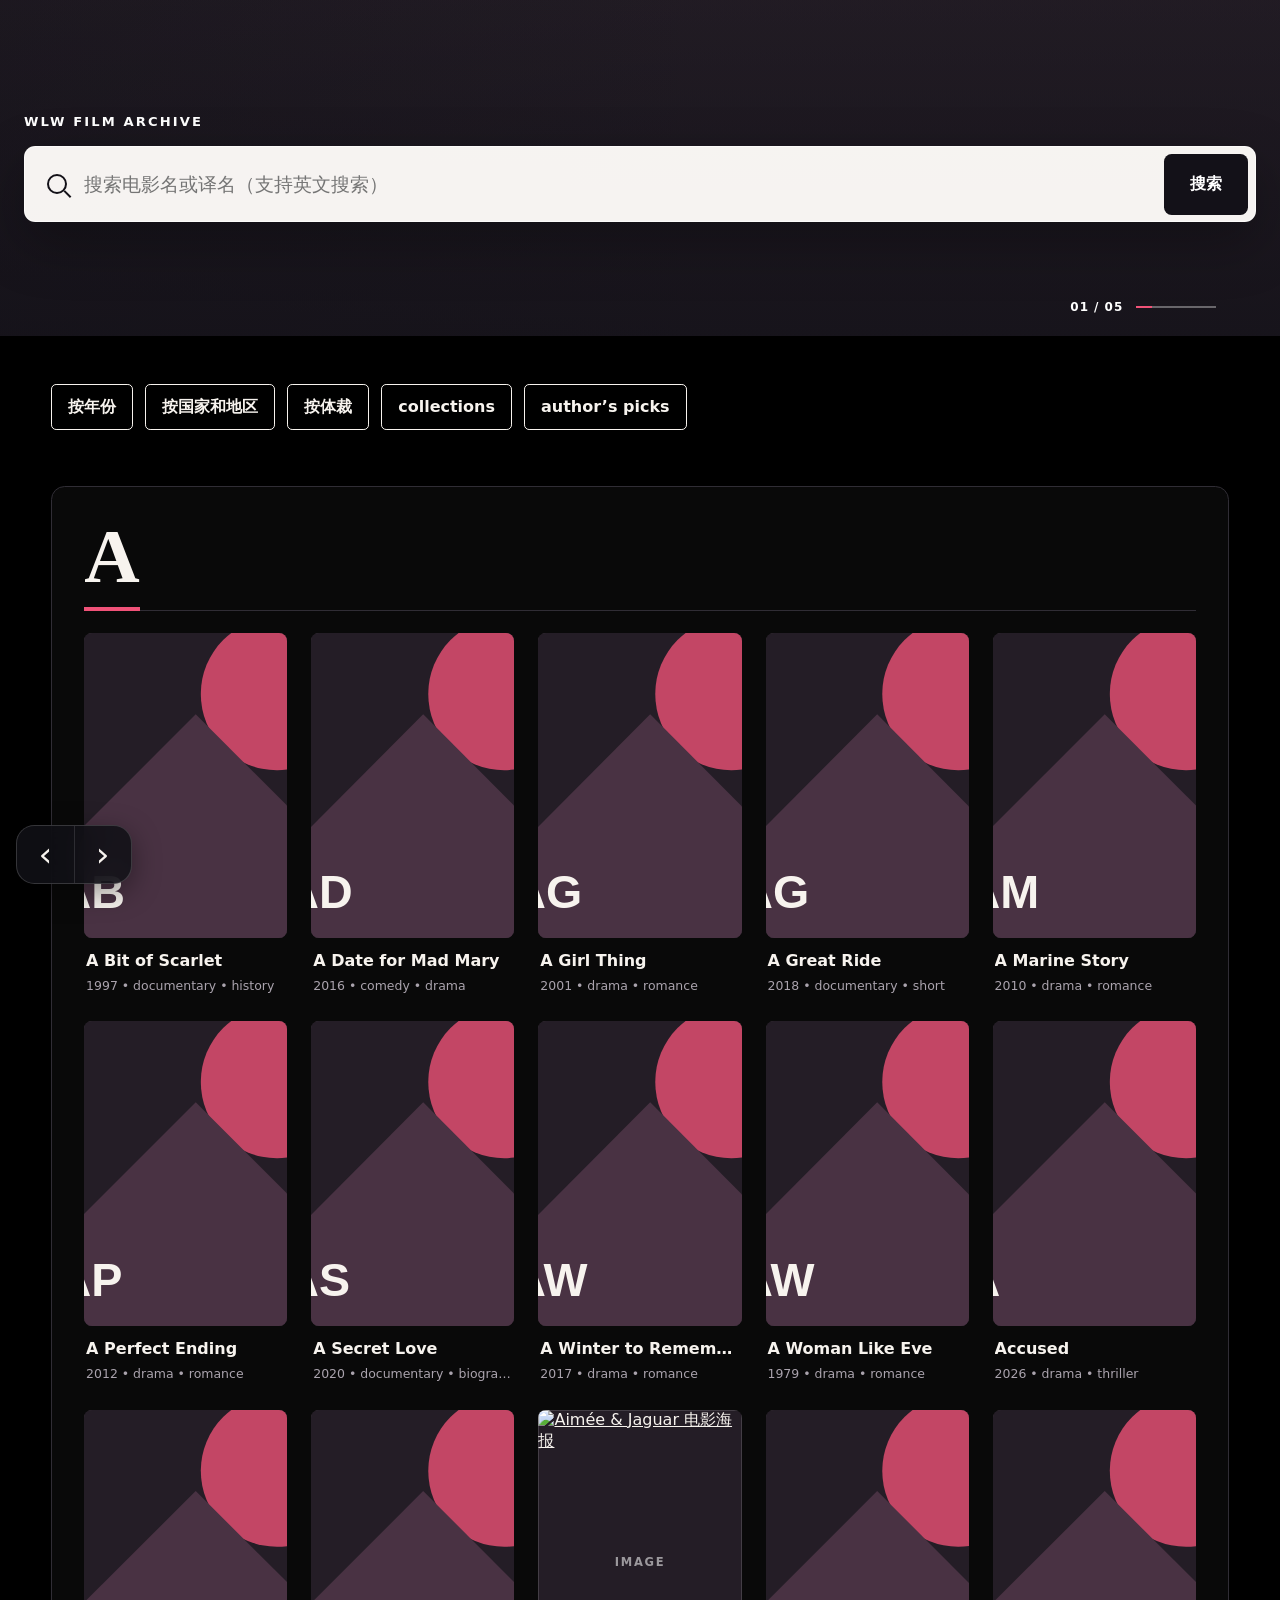
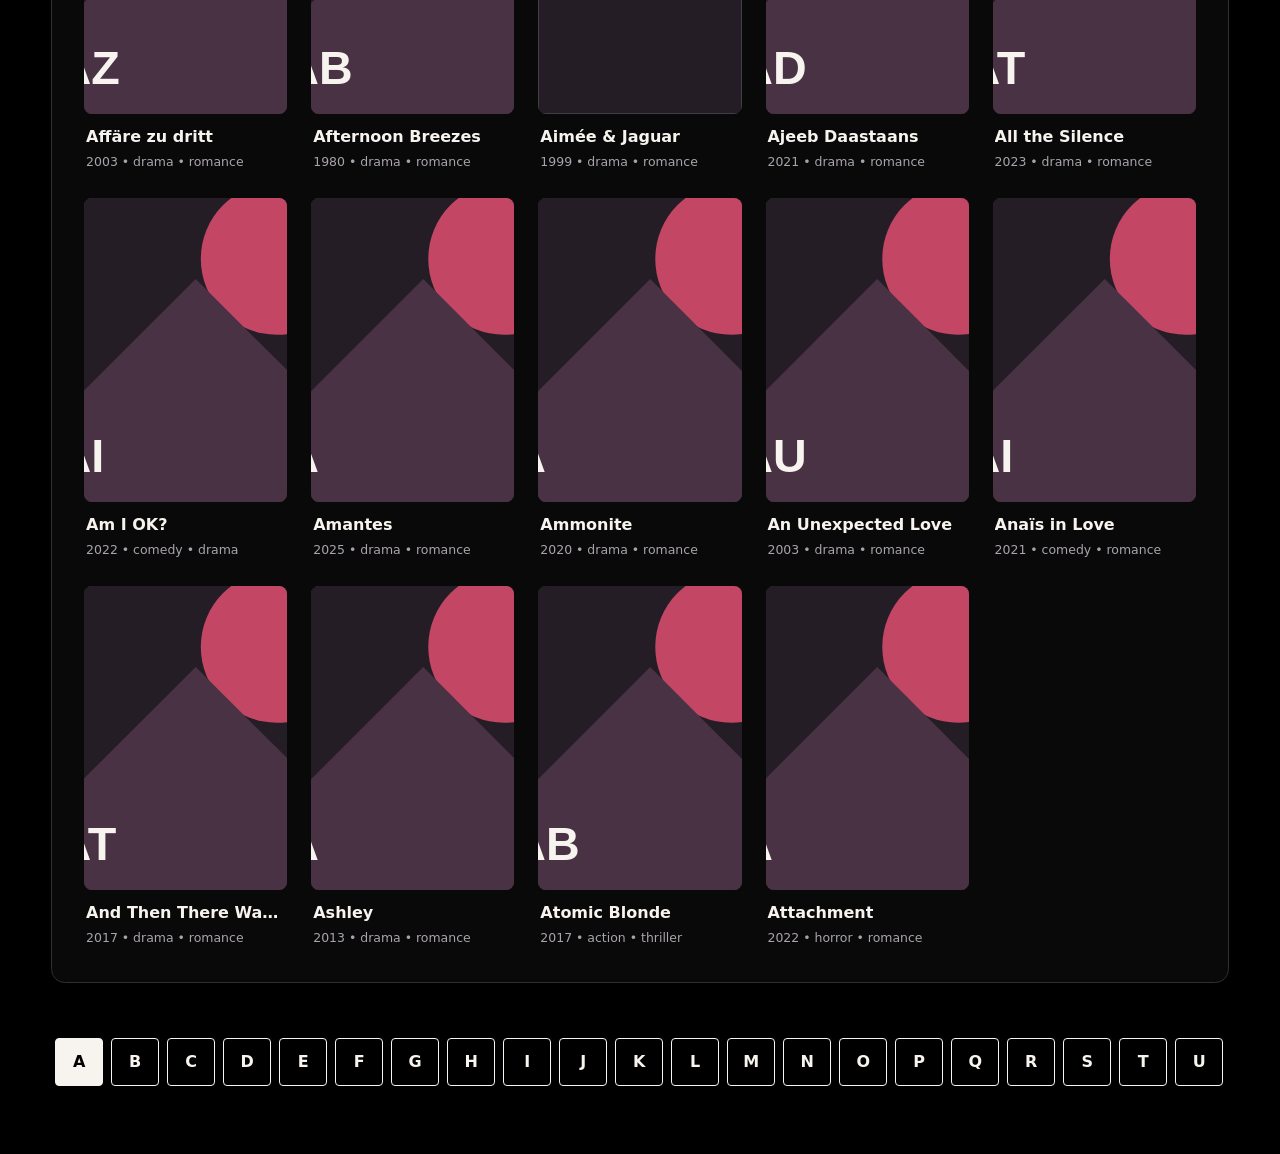
==== index.html @ 47529949 "Add files via upload" ====
<!doctype html>
<html lang="zh-CN">
  <head>
    <meta charset="UTF-8" />
    <meta name="viewport" content="width=device-width, initial-scale=1.0" />
    <meta
      name="description"
      content="按字母、年份和国家浏览 WLW 电影的个人影像档案。"
    />
    <title>WLW Film Archive</title>
    <link
      rel="icon"
      type="image/svg+xml"
      href="data:image/svg+xml,%3Csvg xmlns='http://www.w3.org/2000/svg' viewBox='0 0 64 64'%3E%3Crect width='64' height='64' rx='12' fill='%23131118'/%3E%3Cpath d='M14 20h36v27H14z' fill='%23f05278'/%3E%3Cpath d='M20 14l7 10m5-10 7 10m5-10 6 9' stroke='%23f7f3ee' stroke-width='5'/%3E%3C/svg%3E"
    />
    <link rel="stylesheet" href="./styles.css" />
  </head>
  <body>
    <header class="hero" id="hero">
      <div class="hero-shade"></div>
      <div class="hero-content">
        <p class="eyebrow">WLW FILM ARCHIVE</p>
        <h1 class="sr-only">WLW 电影档案</h1>
        <form class="search" id="search-form" role="search" autocomplete="off">
          <label class="sr-only" for="film-search">搜索电影</label>
          <span class="search-icon" aria-hidden="true"></span>
          <input
            id="film-search"
            type="search"
            placeholder="搜索电影名或译名（支持英文搜索）"
            aria-controls="search-results"
            aria-expanded="false"
          />
          <button type="submit">搜索</button>
          <div class="search-results" id="search-results" role="listbox" hidden></div>
        </form>
      </div>
      <div class="slide-status" aria-label="背景图片轮播">
        <span id="slide-count">01 / 05</span>
        <div class="slide-line"><span id="slide-progress"></span></div>
      </div>
    </header>

    <main>
      <nav class="view-switcher" aria-label="其他浏览方式">
        <a class="outline-button" href="./year.html">按年份</a>
        <a class="outline-button" href="./countries.html">按国家和地区</a>
        <a class="outline-button" href="./genres.html">按体裁</a>
        <a class="outline-button" href="./collections.html">collections</a>
        <a class="outline-button" href="./authors-picks.html">author’s picks</a>
      </nav>

      <section class="catalog" aria-labelledby="catalog-title">
        <div class="catalog-heading">
          <h2 id="catalog-title">A</h2>
        </div>
        <div class="movie-grid" id="movie-grid"></div>
      </section>

      <nav class="alphabet-pagination" aria-label="按首字母浏览">
        <div class="alphabet-track" id="alphabet-track"></div>
      </nav>
    </main>

    <template id="movie-card-template">
      <article class="movie-card">
        <a class="poster-link" href="#">
          <img class="poster" src="" alt="" />
          <span class="poster-placeholder" aria-hidden="true">IMAGE</span>
        </a>
        <div class="movie-copy">
          <h3><a href="#"></a></h3>
          <p class="movie-meta"></p>
        </div>
      </article>
    </template>

    <script src="./catalog-data.js"></script>
    <script src="./movie-metadata.js"></script>
    <script src="./movie-data-utils.js"></script>
    <script src="./app.js"></script>
    <script src="./history-nav.js"></script>
  </body>
</html>
---- styles.css ----
:root {
  --ink: #f7f3ee;
  --paper: #000;
  --muted: #aaa3ad;
  --line: #302d35;
  --accent: #f05278;
  --accent-dark: #bd2d54;
  --card: #111016;
  color-scheme: dark;
  font-family: Inter, ui-sans-serif, system-ui, -apple-system, BlinkMacSystemFont, "Segoe UI", sans-serif;
}

* { box-sizing: border-box; }

html { scroll-behavior: smooth; background:#000; }

body {
  margin: 0;
  color: var(--ink);
  background: var(--paper);
}

a { color: inherit; }

button, input { font: inherit; }

.sr-only {
  position: absolute;
  width: 1px;
  height: 1px;
  padding: 0;
  margin: -1px;
  overflow: hidden;
  clip: rect(0, 0, 0, 0);
  white-space: nowrap;
  border: 0;
}

.hero {
  position: relative;
  min-height: 21rem;
  display: grid;
  place-items: center;
  padding: 2.5rem clamp(0.75rem, 2vw, 1.5rem);
  isolation: isolate;
  overflow: visible;
  z-index: 10;
  background-color: #29212a;
  background-position: center;
  background-size: cover;
  transition: background-image 700ms ease;
  touch-action: pan-y;
}

.hero.is-swipe-left { animation: hero-swipe-left 360ms ease-out; }
.hero.is-swipe-right { animation: hero-swipe-right 360ms ease-out; }

@keyframes hero-swipe-left {
  from { background-position: 56% center; }
  to { background-position: 50% center; }
}

@keyframes hero-swipe-right {
  from { background-position: 44% center; }
  to { background-position: 50% center; }
}

.hero-shade {
  position: absolute;
  inset: 0;
  z-index: -1;
  background:
    linear-gradient(180deg, rgba(19, 17, 24, 0.3), rgba(19, 17, 24, 0.78)),
    linear-gradient(90deg, rgba(19, 17, 24, 0.35), transparent 55%);
}

.hero-content { width: 100%; }

.eyebrow {
  margin: 0 0 1.1rem;
  color: #fff;
  font-size: 0.82rem;
  font-weight: 800;
  letter-spacing: 0.16em;
}

.search {
  position: relative;
  z-index: 30;
  display: grid;
  grid-template-columns: auto 1fr auto;
  align-items: center;
  width: 100%;
  min-height: 4.75rem;
  border: 1px solid rgba(255, 255, 255, 0.7);
  border-radius: 0.7rem;
  background: rgba(255, 253, 250, 0.96);
  box-shadow: 0 1.25rem 3.5rem rgba(0, 0, 0, 0.28);
}

.search:focus-within { outline: 3px solid rgba(240, 82, 120, 0.38); }

.search-icon {
  width: 1.25rem;
  height: 1.25rem;
  margin-left: 1.35rem;
  border: 2px solid #131118;
  border-radius: 50%;
  position: relative;
}

.search-icon::after {
  content: "";
  position: absolute;
  width: 0.55rem;
  height: 2px;
  right: -0.42rem;
  bottom: -0.2rem;
  background: #131118;
  transform: rotate(45deg);
}

.search input {
  min-width: 0;
  padding: 1.3rem 1.1rem;
  border: 0;
  outline: 0;
  color: #131118;
  background: transparent;
  font-size: clamp(1rem, 2vw, 1.18rem);
}

.search button {
  align-self: stretch;
  margin: 0.42rem;
  padding: 0 1.65rem;
  border: 0;
  border-radius: 0.48rem;
  color: white;
  background: #131118;
  cursor: pointer;
  font-weight: 750;
}

.search button:hover { background: var(--accent-dark); }

.search-results {
  position: absolute;
  z-index: 100;
  top: calc(100% + 0.55rem);
  left: 0;
  right: 0;
  max-height: 20rem;
  overflow-y: auto;
  border-radius: 0.6rem;
  background: var(--card);
  box-shadow: 0 1.2rem 3rem rgba(19, 17, 24, 0.25);
}

.search-result {
  display: flex;
  justify-content: space-between;
  gap: 1rem;
  padding: 0.95rem 1.2rem;
  text-decoration: none;
  border-bottom: 1px solid var(--line);
}

.search-result:last-child { border-bottom: 0; }
.search-result:hover, .search-result:focus-visible { background: #281921; outline: 0; }
.search-result span:last-child { color: var(--muted); }
.empty-result { padding: 1rem 1.2rem; color: var(--muted); }

.slide-status {
  position: absolute;
  right: clamp(1rem, 5vw, 5rem);
  bottom: 1.4rem;
  display: flex;
  align-items: center;
  gap: 0.8rem;
  color: white;
  font-size: 0.75rem;
  font-weight: 750;
  letter-spacing: 0.08em;
}

.slide-line { width: 5rem; height: 2px; background: rgba(255,255,255,.35); }
.slide-line span { display: block; width: 20%; height: 100%; background: var(--accent); transition: transform 600ms ease; transform-origin: left; }

main { position: relative; z-index: 1; width: min(90rem, 100%); margin: 0 auto; padding: 0 clamp(1rem, 4vw, 4rem) 4rem; }

.view-switcher {
  display: flex;
  flex-wrap: nowrap;
  gap: 0.75rem;
  margin: 3rem 0 3.5rem;
  overflow-x: auto;
  scrollbar-width: none;
  -webkit-overflow-scrolling: touch;
}
.view-switcher::-webkit-scrollbar { display:none; }

.outline-button {
  flex: 0 0 auto;
  width: fit-content;
  padding: 0.72rem 1rem;
  border: 1px solid var(--ink);
  border-radius: 0.32rem;
  text-decoration: none;
  font-weight: 720;
  background: transparent;
}

.outline-button:hover, .outline-button:focus-visible { color: var(--paper); background: var(--ink); outline: none; }

.catalog {
  padding: clamp(1.1rem, 3vw, 2rem);
  border: 1px solid var(--line);
  border-radius: 0.85rem;
  background: rgba(255,255,255,.035);
}

.catalog-heading {
  display: flex;
  justify-content: space-between;
  align-items: baseline;
  margin-bottom: 1.4rem;
  border-bottom: 1px solid var(--line);
}

.catalog-heading h2 {
  margin: 0 0 -1px;
  padding: 0 0 0.7rem;
  border-bottom: 4px solid var(--accent);
  font-family: Georgia, "Times New Roman", serif;
  font-size: clamp(2.8rem, 6vw, 4.8rem);
  line-height: 1;
}

.catalog-heading p { color: var(--muted); font-size: 0.9rem; }

.movie-grid {
  display: grid;
  grid-template-columns: repeat(5, minmax(0, 1fr));
  gap: clamp(0.8rem, 2vw, 1.5rem);
}

.empty-letter { grid-column:1/-1; margin:0; padding:4rem 1rem; text-align:center; color:var(--muted); }

.movie-card { min-width: 0; }

.poster-link {
  position: relative;
  display: block;
  aspect-ratio: 2 / 3;
  overflow: hidden;
  border-radius: 0.5rem;
  background: #241d26;
}

.poster {
  position: relative;
  z-index: 1;
  width: 100%;
  height: 100%;
  object-fit: cover;
  transition: transform 260ms ease;
}

.poster-link:hover .poster { transform: scale(1.035); }

.poster-placeholder {
  position: absolute;
  inset: 0;
  display: grid;
  place-items: center;
  color: rgba(255,255,255,.55);
  border: 1px solid rgba(255,255,255,.14);
  font-size: 0.72rem;
  font-weight: 800;
  letter-spacing: 0.15em;
}

.movie-copy { padding: 0.75rem 0.12rem 0.2rem; }
.movie-copy h3 { margin: 0; font-size: 1rem; line-height: 1.35; }
.movie-copy h3 a { display: block; overflow: hidden; text-overflow: ellipsis; white-space: nowrap; text-decoration: none; }
.movie-copy h3 a:hover { color: var(--accent-dark); }

.movie-meta {
  margin: 0.32rem 0 0;
  overflow: hidden;
  color: var(--muted);
  font-size: 0.78rem;
  line-height: 1.4;
  text-overflow: ellipsis;
  white-space: nowrap;
}

.alphabet-pagination {
  display: flex;
  align-items: center;
  justify-content: center;
  gap: 0.5rem;
  margin-top: 3.2rem;
}

.alphabet-track { display:flex; gap:.5rem; overflow-x:auto; padding:.25rem; scrollbar-width:none; scroll-behavior:smooth; }
.alphabet-track::-webkit-scrollbar { display:none; }
.history-nav { position:fixed; z-index:200; left:max(1rem,env(safe-area-inset-left)); bottom:max(1rem,env(safe-area-inset-bottom)); display:flex; overflow:hidden; border:1px solid rgba(255,255,255,.16); border-radius:1.15rem; background:rgba(17,16,22,.88); box-shadow:0 .5rem 1.8rem rgba(0,0,0,.4); backdrop-filter:blur(1rem); }
.history-nav button { display:grid; place-items:center; width:3.55rem; height:3.55rem; padding:0; border:0; color:var(--ink); background:transparent; cursor:pointer; font-size:2.15rem; line-height:1; }
.history-nav button+button { border-left:1px solid rgba(255,255,255,.12); }
.history-nav button:hover,.history-nav button:focus-visible { color:var(--paper); background:var(--ink); outline:none; }

.letter-button {
  display: grid;
  place-items: center;
  width: 3rem;
  min-width: 3rem;
  aspect-ratio: 1;
  border: 1px solid var(--ink);
  border-radius: 0.25rem;
  text-decoration: none;
  font-weight: 800;
}

.letter-button:hover, .letter-button:focus-visible, .letter-button.active { color: var(--paper); background: var(--ink); outline: none; }
.pagination-gap { width: 1.25rem; text-align: center; font-weight: 800; }

@media (max-width: 62rem) {
  .movie-grid { grid-template-columns: repeat(3, minmax(0, 1fr)); }
}

@media (max-width: 38rem) {
  .hero { min-height: 18rem; padding-inline: 1rem; }
  .eyebrow { margin-bottom: 0.8rem; }
  .search { min-height: 4rem; grid-template-columns: auto 1fr; }
  .search-icon { margin-left: 1rem; }
  .search input { padding-inline: 0.9rem; }
  .search button { grid-column: 1 / -1; min-height: 2.8rem; margin-top: 0; }
  .slide-status { right: 1rem; }
  .view-switcher { margin: 2.2rem 0 2.7rem; padding-bottom:.2rem; }
  .catalog { padding: 0.8rem; }
  .movie-grid { grid-template-columns: repeat(2, minmax(0, 1fr)); gap: 1rem 0.75rem; }
  .movie-copy h3 { font-size: 0.95rem; }
  .alphabet-pagination, .alphabet-track { gap: 0.38rem; }
  .letter-button { width: 2.8rem; min-width:2.8rem; }
  .history-nav button { width:3.2rem; height:3.2rem; }
}

@media (prefers-reduced-motion: reduce) {
  *, *::before, *::after { scroll-behavior: auto !important; transition-duration: 0.01ms !important; }
}
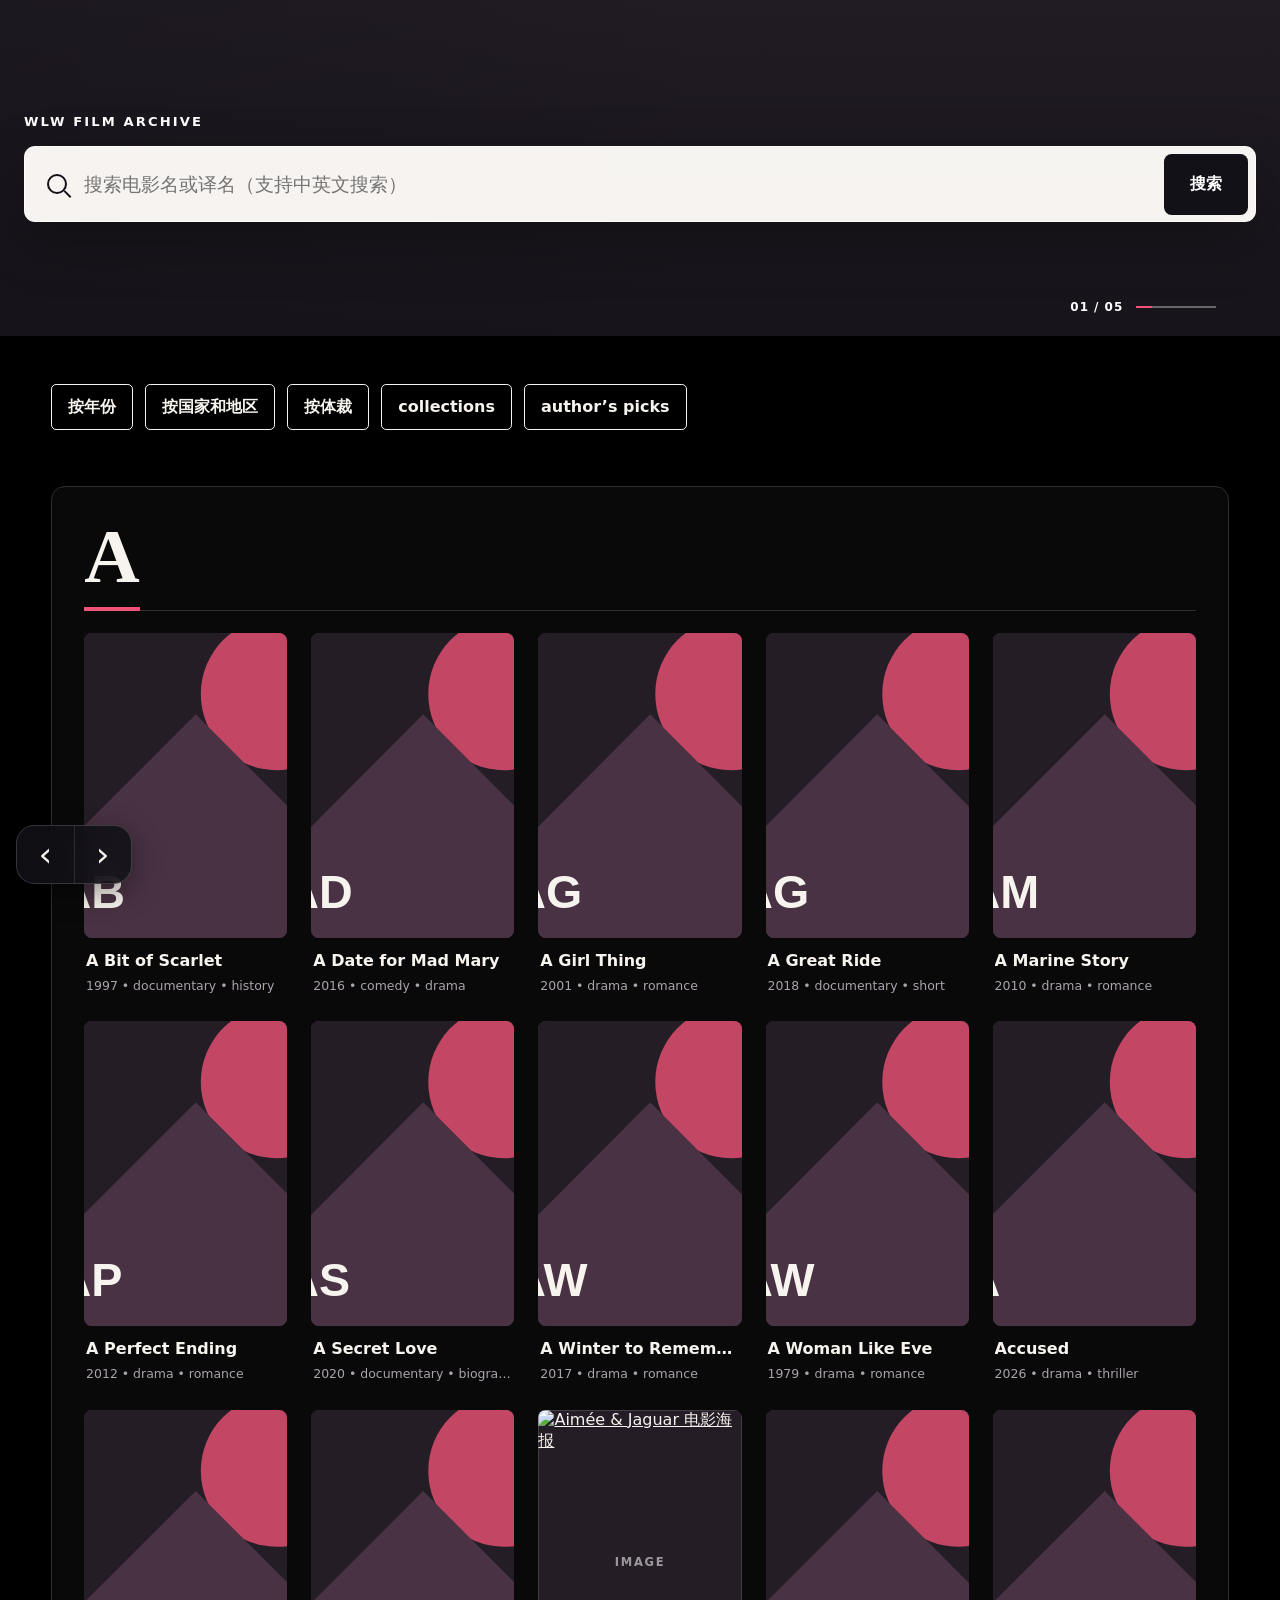
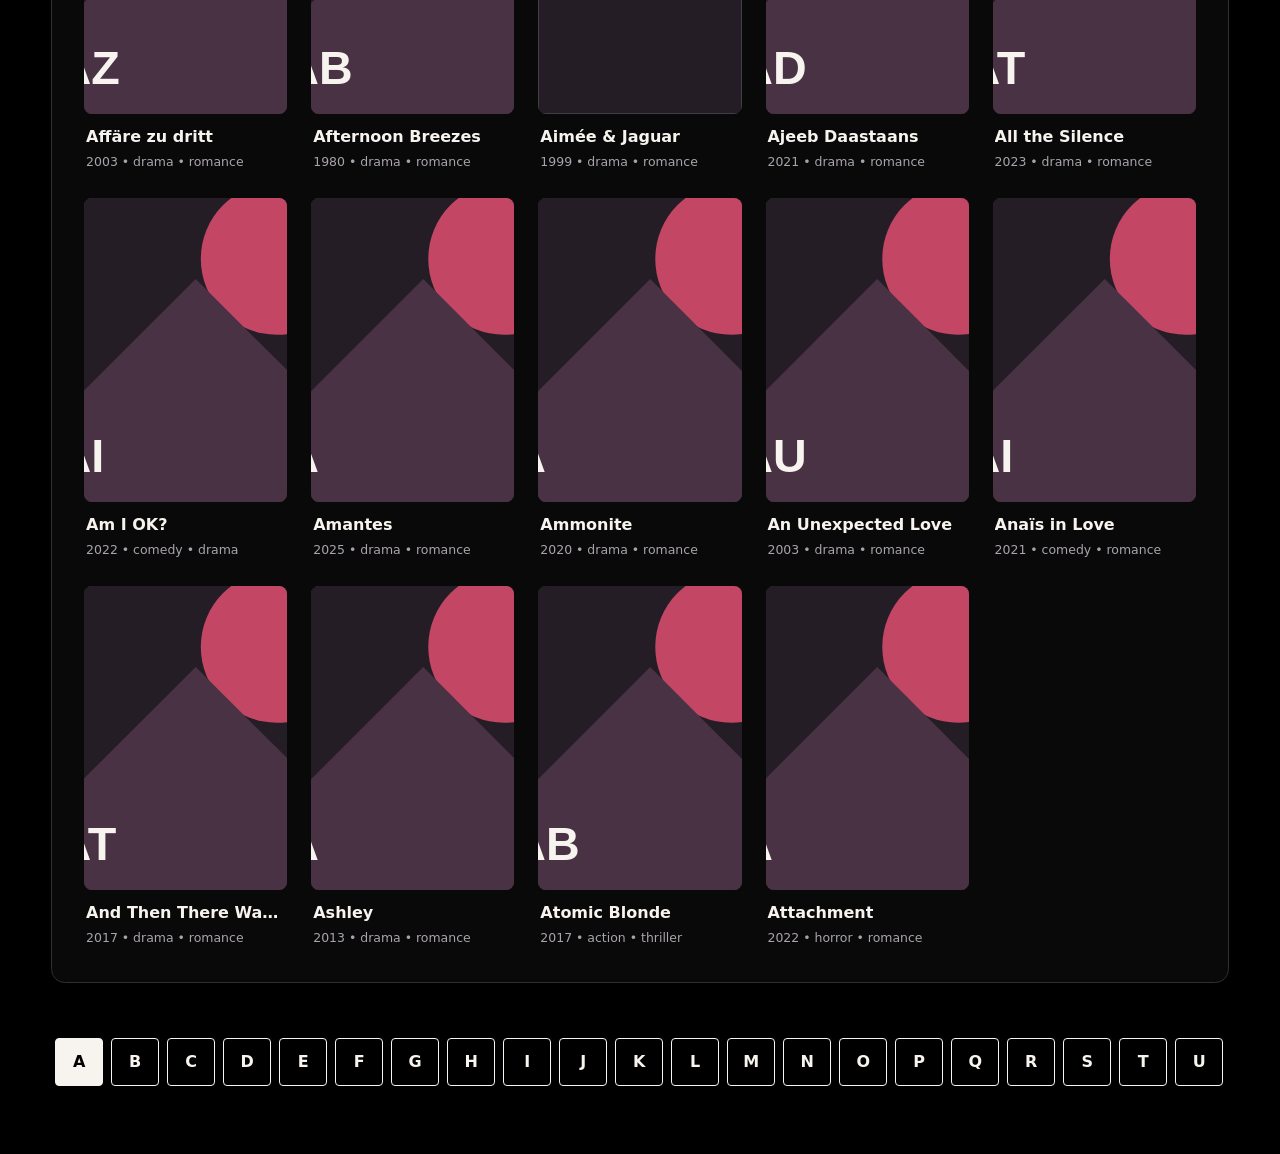
==== commit 36129d06: "Add files via upload" ====
--- a/index.html
+++ b/index.html
@@ -27,7 +27,7 @@
           <input
             id="film-search"
             type="search"
-            placeholder="搜索电影名或译名（支持英文搜索）"
+            placeholder="搜索电影名或译名（支持中英文搜索）"
             aria-controls="search-results"
             aria-expanded="false"
           />
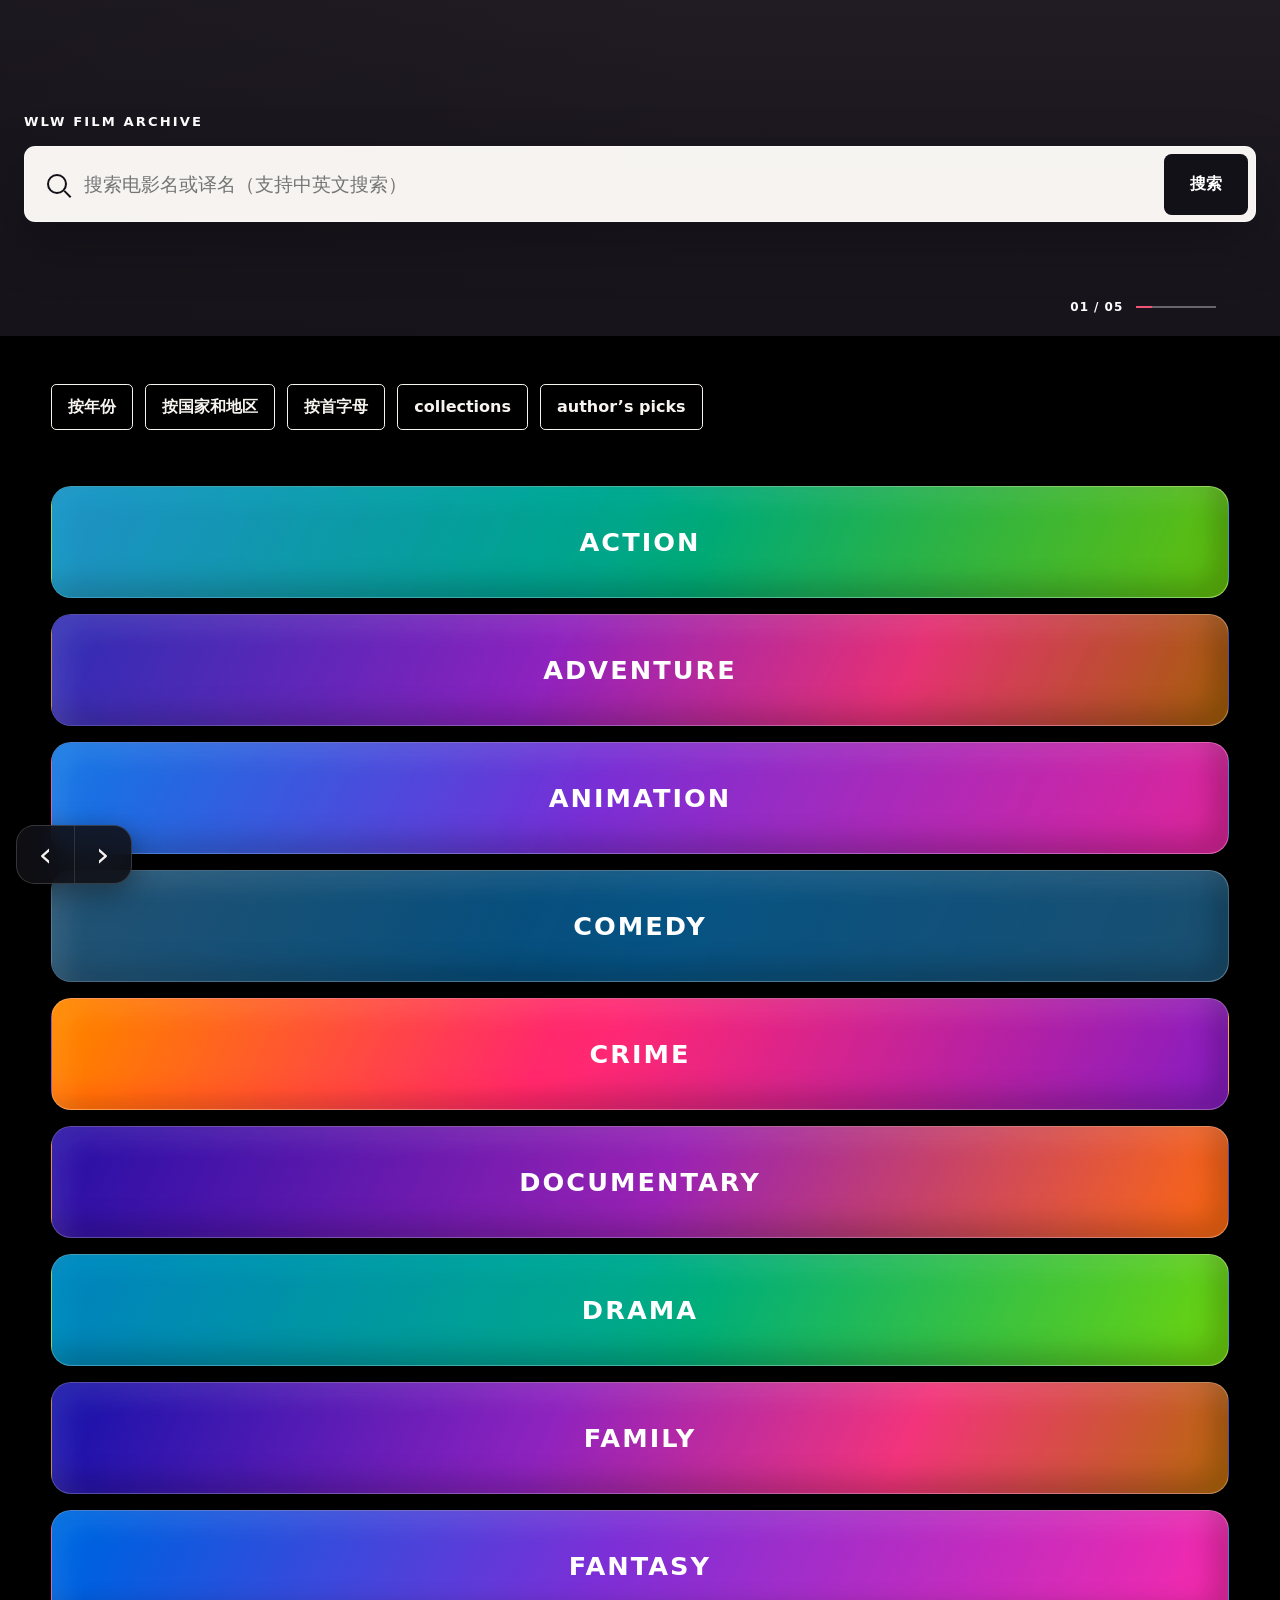
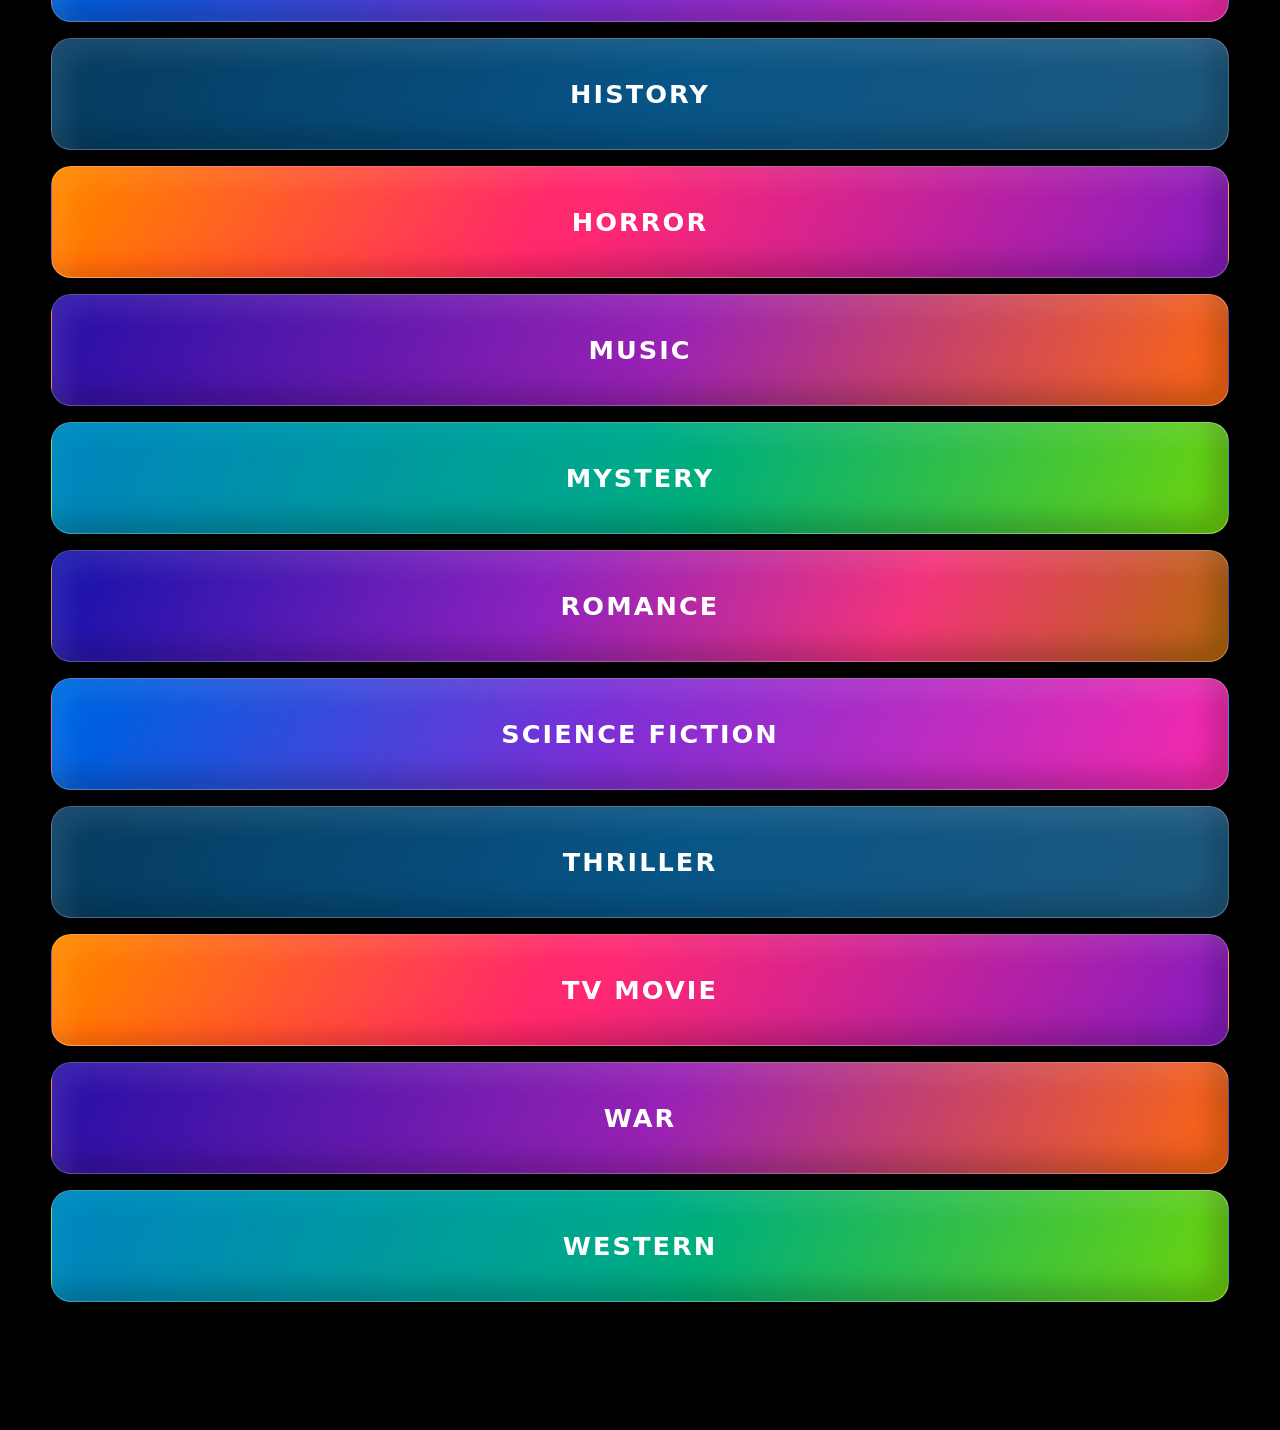
==== commit 8cb1d97c: "Add files via upload" ====
--- a/index.html
+++ b/index.html
@@ -5,7 +5,7 @@
     <meta name="viewport" content="width=device-width, initial-scale=1.0" />
     <meta
       name="description"
-      content="按字母、年份和国家浏览 WLW 电影的个人影像档案。"
+      content="按年份、国家或地区、首字母与分类浏览 WLW 电影的个人影像档案。"
     />
     <title>WLW Film Archive</title>
     <link
@@ -14,16 +14,21 @@
       href="data:image/svg+xml,%3Csvg xmlns='http://www.w3.org/2000/svg' viewBox='0 0 64 64'%3E%3Crect width='64' height='64' rx='12' fill='%23131118'/%3E%3Cpath d='M14 20h36v27H14z' fill='%23f05278'/%3E%3Cpath d='M20 14l7 10m5-10 7 10m5-10 6 9' stroke='%23f7f3ee' stroke-width='5'/%3E%3C/svg%3E"
     />
     <link rel="stylesheet" href="./styles.css" />
+    <link rel="stylesheet" href="./countries.css" />
   </head>
+
   <body>
     <header class="hero" id="hero">
       <div class="hero-shade"></div>
+
       <div class="hero-content">
         <p class="eyebrow">WLW FILM ARCHIVE</p>
         <h1 class="sr-only">WLW 电影档案</h1>
+
         <form class="search" id="search-form" role="search" autocomplete="off">
           <label class="sr-only" for="film-search">搜索电影</label>
           <span class="search-icon" aria-hidden="true"></span>
+
           <input
             id="film-search"
             type="search"
@@ -31,13 +36,23 @@
             aria-controls="search-results"
             aria-expanded="false"
           />
+
           <button type="submit">搜索</button>
-          <div class="search-results" id="search-results" role="listbox" hidden></div>
+
+          <div
+            class="search-results"
+            id="search-results"
+            role="listbox"
+            hidden
+          ></div>
         </form>
       </div>
+
       <div class="slide-status" aria-label="背景图片轮播">
         <span id="slide-count">01 / 05</span>
-        <div class="slide-line"><span id="slide-progress"></span></div>
+        <div class="slide-line">
+          <span id="slide-progress"></span>
+        </div>
       </div>
     </header>
 
@@ -45,40 +60,31 @@
       <nav class="view-switcher" aria-label="其他浏览方式">
         <a class="outline-button" href="./year.html">按年份</a>
         <a class="outline-button" href="./countries.html">按国家和地区</a>
-        <a class="outline-button" href="./genres.html">按体裁</a>
+        <a class="outline-button" href="./alphabet.html">按首字母</a>
         <a class="outline-button" href="./collections.html">collections</a>
         <a class="outline-button" href="./authors-picks.html">author’s picks</a>
       </nav>
 
-      <section class="catalog" aria-labelledby="catalog-title">
-        <div class="catalog-heading">
-          <h2 id="catalog-title">A</h2>
-        </div>
-        <div class="movie-grid" id="movie-grid"></div>
+      <section
+        class="home-genre-directory"
+        aria-label="电影分类目录"
+      >
+        <div class="region-field genre-field" id="genre-field"></div>
       </section>
-
-      <nav class="alphabet-pagination" aria-label="按首字母浏览">
-        <div class="alphabet-track" id="alphabet-track"></div>
-      </nav>
     </main>
 
-    <template id="movie-card-template">
-      <article class="movie-card">
-        <a class="poster-link" href="#">
-          <img class="poster" src="" alt="" />
-          <span class="poster-placeholder" aria-hidden="true">IMAGE</span>
-        </a>
-        <div class="movie-copy">
-          <h3><a href="#"></a></h3>
-          <p class="movie-meta"></p>
-        </div>
-      </article>
+    <template id="genre-template">
+      <a class="region-crystal" href="#">
+        <span class="country-code"></span>
+      </a>
     </template>
 
     <script src="./catalog-data.js"></script>
     <script src="./movie-metadata.js"></script>
     <script src="./movie-data-utils.js"></script>
+    <script src="./genre-data.js"></script>
     <script src="./app.js"></script>
+    <script src="./genres.js"></script>
     <script src="./history-nav.js"></script>
   </body>
 </html>
--- a/styles.css
+++ b/styles.css
@@ -241,8 +241,32 @@
 
 .movie-grid {
   display: grid;
-  grid-template-columns: repeat(5, minmax(0, 1fr));
+  grid-template-columns: repeat(2, minmax(0, 1fr));
   gap: clamp(0.8rem, 2vw, 1.5rem);
+}
+
+@media (min-width: 600px) {
+  .movie-grid {
+    grid-template-columns: repeat(3, minmax(0, 1fr));
+  }
+}
+
+@media (min-width: 760px) {
+  .movie-grid {
+    grid-template-columns: repeat(4, minmax(0, 1fr));
+  }
+}
+
+@media (min-width: 1024px) {
+  .movie-grid {
+    grid-template-columns: repeat(5, minmax(0, 1fr));
+  }
+}
+
+@media (min-width: 1440px) {
+  .movie-grid {
+    grid-template-columns: repeat(6, minmax(0, 1fr));
+  }
 }
 
 .empty-letter { grid-column:1/-1; margin:0; padding:4rem 1rem; text-align:center; color:var(--muted); }
@@ -350,3 +374,17 @@
 @media (prefers-reduced-motion: reduce) {
   *, *::before, *::after { scroll-behavior: auto !important; transition-duration: 0.01ms !important; }
 }
+
+/* ================================================================
+   HOME DIRECTORY
+   The homepage now displays the genre crystal buttons directly.
+   countries.css supplies the crystal-button appearance.
+   ================================================================ */
+
+.home-genre-directory {
+  margin: 0 0 4rem;
+}
+
+.home-genre-directory .region-field {
+  margin-top: 0;
+}
--- a/countries.css
+++ b/countries.css
@@ -0,0 +1,53 @@
+.countries-page { min-height:100vh; overflow-x:hidden; background:var(--paper); }
+.country-header { display:flex; justify-content:space-between; align-items:center; width:min(90rem,100%); margin:0 auto; padding:1.4rem clamp(1rem,4vw,4rem); border-bottom:1px solid var(--line); }
+.archive-mark,.back-link { color:var(--ink); text-decoration:none; font-size:.82rem; font-weight:800; letter-spacing:.12em; }
+.back-link { padding:.55rem .75rem; border:1px solid var(--ink); border-radius:.3rem; letter-spacing:0; }
+.back-link:hover,.back-link:focus-visible { color:var(--paper); background:var(--ink); outline:none; }
+.country-main { width:min(90rem,100%); margin:0 auto; padding:clamp(2.5rem,7vw,6rem) clamp(1rem,4vw,4rem) 6rem; }
+.country-heading { display:flex; align-items:end; gap:1rem; margin-bottom:clamp(2.4rem,6vw,5rem); }
+.country-kicker { margin:0 0 .65rem; color:var(--accent-dark); font-size:.74rem; font-weight:850; letter-spacing:.16em; writing-mode:vertical-rl; transform:rotate(180deg); }
+.country-heading h1 { margin:0; font-family:Georgia,"Times New Roman",serif; font-size:clamp(3.4rem,10vw,7.2rem); font-weight:500; line-height:.85; }
+.place-section h2 { margin:0 0 .7rem; padding-bottom:.55rem; border-bottom:1px solid var(--line); font-size:1rem; letter-spacing:.12em; }
+.country-field { display:flex; flex-wrap:wrap; align-items:center; justify-content:center; gap:.08rem; }
+
+.country-orb,.region-crystal { position:relative; display:grid; place-items:center; overflow:hidden; color:#fff; text-decoration:none; isolation:isolate; -webkit-tap-highlight-color:transparent; user-select:none; -webkit-user-select:none; -webkit-touch-callout:none; }
+.country-orb { --orb-size:6.7rem; --drift-x:.13rem; --drift-y:.11rem; flex:0 0 var(--orb-size); width:var(--orb-size); height:var(--orb-size); border:1px solid rgba(255,255,255,.85); border-radius:50%; background-color:#332b35; background-image:linear-gradient(135deg,rgba(255,255,255,.13),transparent 38%,rgba(19,17,24,.24) 82%),var(--flag-image); background-position:center; background-size:cover; box-shadow:inset -.75rem -.75rem 1.2rem rgba(19,17,24,.22),0 .3rem .65rem rgba(19,17,24,.09); animation:crystal-drift var(--sway-duration,7s) ease-in-out var(--sway-delay,0s) infinite alternate; touch-action:pan-y; }
+.country-orb::before,.region-crystal::before { content:""; position:absolute; inset:0; z-index:-1; background:rgba(19,17,24,.09); backdrop-filter:saturate(1.22) contrast(1.04); }
+.country-orb.size-small { --orb-size:clamp(5.35rem,7.7vw,6.55rem); }
+.country-orb.size-medium { --orb-size:clamp(6.3rem,9.4vw,7.8rem); }
+.country-orb.size-large { --orb-size:clamp(7.45rem,11.4vw,9.45rem); }
+.country-code { position:relative; z-index:3; padding:0; background:transparent; box-shadow:none; font-weight:900; letter-spacing:.08em; text-align:center; text-shadow:0 1px 2px rgba(0,0,0,.62); }
+.size-small .country-code { font-size:clamp(1rem,1.65vw,1.25rem); }
+.size-medium .country-code { font-size:clamp(1.16rem,1.95vw,1.48rem); }
+.size-large .country-code { font-size:clamp(1.34rem,2.25vw,1.72rem); }
+.country-orb:hover,.country-orb:focus-visible,.region-crystal:hover,.region-crystal:focus-visible { outline:3px solid var(--accent); outline-offset:.22rem; filter:saturate(1.08) brightness(1.03); }
+
+.country-orb.is-dragging,.region-crystal.is-dragging { z-index:20; animation:none; cursor:grabbing; filter:saturate(1.1) brightness(1.04); transform:translate(var(--drag-x),var(--drag-y)) scale(1.025); }
+.country-orb.is-returning,.region-crystal.is-returning { z-index:19; animation:none; transition:transform 340ms cubic-bezier(.2,.8,.25,1); transform:translate(0,0); }
+.country-orb.is-displaced { animation:none; transform:translate(var(--push-x,0),var(--push-y,0)); transition:transform 110ms ease-out; }
+.country-orb.is-settling { animation:none; transform:translate(0,0); transition:transform 340ms cubic-bezier(.2,.8,.25,1); }
+
+.region-section { margin-top:clamp(3.5rem,7vw,6rem); }
+.region-field { display:grid; grid-template-columns:1fr; gap:1rem; }
+.region-crystal { min-height:7rem; padding:1.2rem; border:1px solid rgba(255,255,255,.22); border-radius:1.25rem; color:#fff; background:linear-gradient(115deg,#087dad 0%,#0d9f88 48%,#7acb2d 100%); box-shadow:inset .8rem .8rem 1.6rem rgba(255,255,255,.1),inset -.9rem -.9rem 1.6rem rgba(0,0,0,.2); touch-action:pan-y; }
+.region-crystal:nth-child(6n+2) { background:linear-gradient(115deg,#19188f 0%,#812ca7 42%,#d53f77 72%,#a96c20 100%); }
+.region-crystal:nth-child(6n+3) { background:linear-gradient(115deg,#0764c5 0%,#7437bb 47%,#d9369d 100%); }
+.region-crystal:nth-child(6n+4) { background:linear-gradient(115deg,#123c59 0%,#17547b 52%,#2a5875 100%); }
+.region-crystal:nth-child(6n+5) { background:linear-gradient(115deg,#ff8a16 0%,#e7356a 42%,#7926a9 100%); }
+.region-crystal:nth-child(6n) { background:linear-gradient(115deg,#28168d 0%,#8a2c9f 52%,#e36e27 100%); }
+.region-crystal::before { background:linear-gradient(115deg,rgba(255,255,255,.12),transparent 42%,rgba(0,0,0,.1)); }
+.region-crystal .country-code { color:#fff; font-size:clamp(1.15rem,2.2vw,1.6rem); text-shadow:none; }
+
+.country-orb.is-shattering,.region-crystal.is-shattering { pointer-events:none; animation:crystal-collapse 620ms cubic-bezier(.2,.75,.25,1) forwards; }
+.crystal-shard { position:absolute; z-index:6; left:50%; top:50%; width:42%; height:42%; background:inherit; border:1px solid rgba(255,255,255,.78); clip-path:var(--shard-shape); animation:shard-fly 600ms ease-in forwards; animation-delay:var(--shard-delay); }
+@keyframes crystal-drift { 0%{transform:translate(calc(var(--drift-x)*-1),calc(var(--drift-y)*-.35)) rotate(-.35deg)} 50%{transform:translate(calc(var(--drift-x)*.2),var(--drift-y)) rotate(.1deg)} 100%{transform:translate(var(--drift-x),calc(var(--drift-y)*-.55)) rotate(.35deg)} }
+@keyframes crystal-collapse { 0%{transform:scale(1);filter:brightness(1)} 26%{transform:scale(1.045);filter:brightness(1.55)} 100%{transform:scale(.86);opacity:0;filter:brightness(1.8)} }
+@keyframes shard-fly { from{transform:translate(-50%,-50%) rotate(0) scale(1);opacity:.95} to{transform:translate(var(--shard-x),var(--shard-y)) rotate(var(--shard-rotation)) scale(.28);opacity:0} }
+
+@media(max-width:38rem){
+  .country-header{padding-block:1rem}.archive-mark{letter-spacing:.08em}.country-main{padding-top:3.5rem}.country-heading h1{font-size:3.25rem}.country-field{gap:.04rem}
+  .country-orb.size-small{--orb-size:4.85rem}.country-orb.size-medium{--orb-size:5.8rem}.country-orb.size-large{--orb-size:7.1rem}
+  .size-small .country-code{font-size:.98rem}.size-medium .country-code{font-size:1.13rem}.size-large .country-code{font-size:1.32rem}
+  .region-field{grid-template-columns:1fr;gap:.8rem}.region-crystal{min-height:6.5rem;border-radius:1.1rem}.region-crystal .country-code{font-size:1.3rem}
+}
+@media(prefers-reduced-motion:reduce){.country-orb{animation:none}.country-orb.is-shattering,.region-crystal.is-shattering{animation-duration:.01ms}.crystal-shard{display:none}}
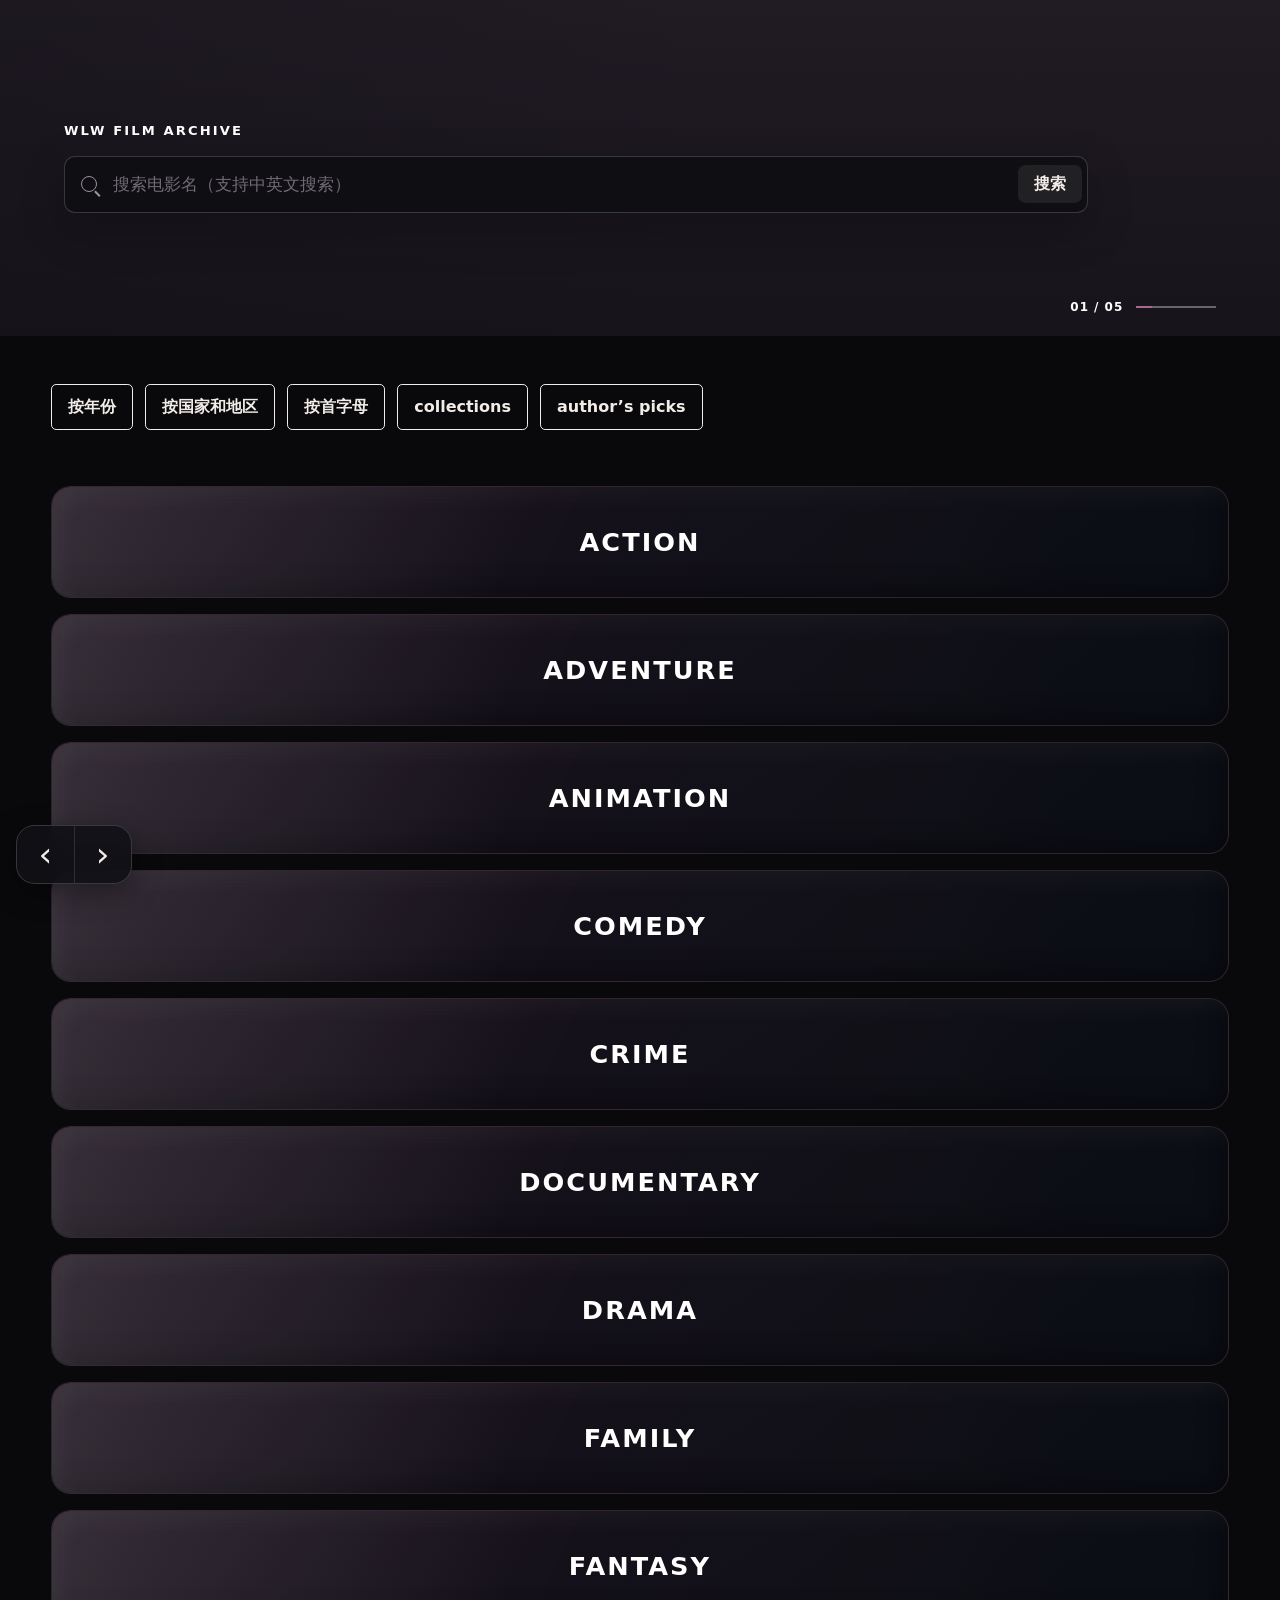
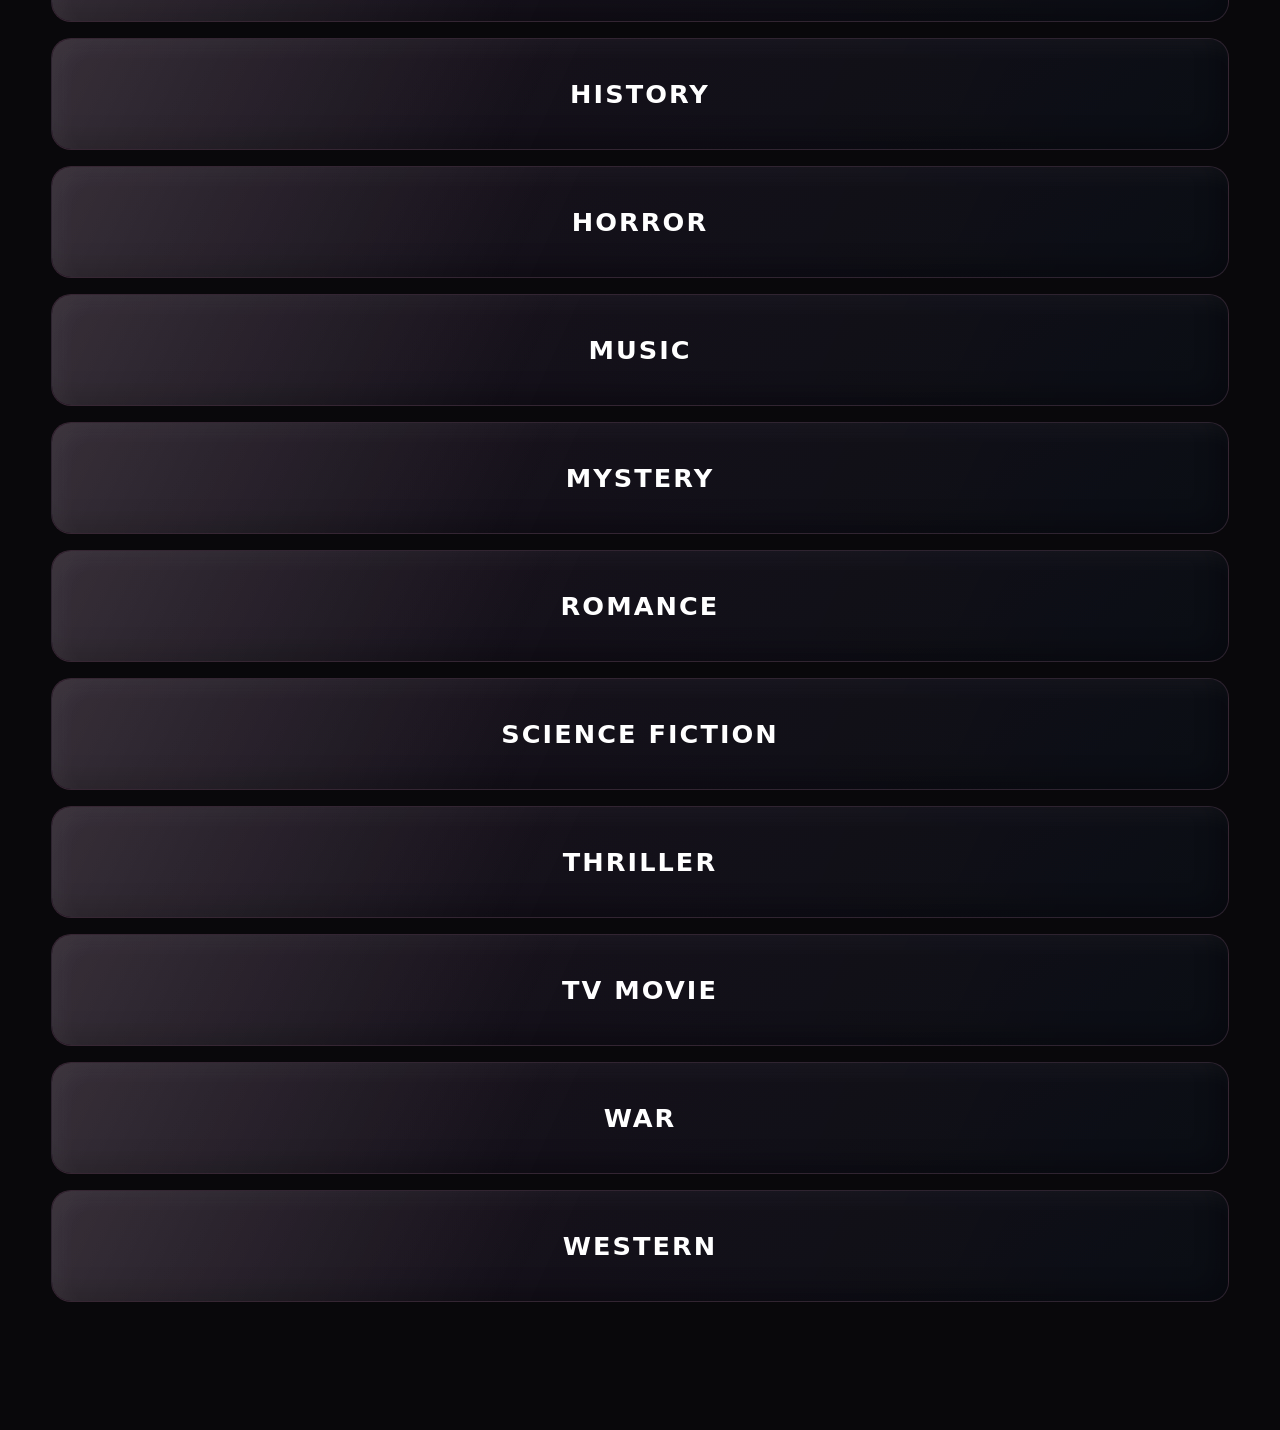
==== commit 5e12760f: "Update placeholder text in film search input" ====
--- a/index.html
+++ b/index.html
@@ -32,7 +32,7 @@
           <input
             id="film-search"
             type="search"
-            placeholder="搜索电影名或译名（支持中英文搜索）"
+            placeholder="搜索电影名（支持中英文搜索）"
             aria-controls="search-results"
             aria-expanded="false"
           />
--- a/styles.css
+++ b/styles.css
@@ -1,11 +1,13 @@
 :root {
-  --ink: #f7f3ee;
-  --paper: #000;
-  --muted: #aaa3ad;
-  --line: #302d35;
-  --accent: #f05278;
-  --accent-dark: #bd2d54;
-  --card: #111016;
+  --ink: #f1ece7;
+  --paper: #09080b;
+  --muted: #9c939f;
+  --line: #2b2830;
+  --accent: #a76891;
+  --accent-dark: #875572;
+  --utility-blue: #1f4157;
+  --card: #111015;
+  --content-max: 82rem;
   color-scheme: dark;
   font-family: Inter, ui-sans-serif, system-ui, -apple-system, BlinkMacSystemFont, "Segoe UI", sans-serif;
 }
@@ -74,7 +76,7 @@
     linear-gradient(90deg, rgba(19, 17, 24, 0.35), transparent 55%);
 }
 
-.hero-content { width: 100%; }
+.hero-content { width:min(100%,72rem); margin:0 auto; }
 
 .eyebrow {
   margin: 0 0 1.1rem;
@@ -88,23 +90,27 @@
   position: relative;
   z-index: 30;
   display: grid;
-  grid-template-columns: auto 1fr auto;
+  grid-template-columns: auto minmax(0, 1fr) auto;
   align-items: center;
-  width: 100%;
-  min-height: 4.75rem;
-  border: 1px solid rgba(255, 255, 255, 0.7);
-  border-radius: 0.7rem;
-  background: rgba(255, 253, 250, 0.96);
-  box-shadow: 0 1.25rem 3.5rem rgba(0, 0, 0, 0.28);
-}
-
-.search:focus-within { outline: 3px solid rgba(240, 82, 120, 0.38); }
+  width: min(100%, 64rem);
+  min-height: 3.55rem;
+  border: 1px solid rgba(241, 236, 231, 0.18);
+  border-radius: 0.68rem;
+  background: rgba(15, 14, 18, 0.86);
+  box-shadow: 0 1rem 2.8rem rgba(0, 0, 0, 0.24);
+  backdrop-filter: blur(16px);
+}
+
+.search:focus-within {
+  border-color: rgba(241, 236, 231, 0.34);
+  outline: none;
+}
 
 .search-icon {
-  width: 1.25rem;
-  height: 1.25rem;
-  margin-left: 1.35rem;
-  border: 2px solid #131118;
+  width: 1rem;
+  height: 1rem;
+  margin-left: 1rem;
+  border: 1.5px solid var(--muted);
   border-radius: 50%;
   position: relative;
 }
@@ -112,37 +118,47 @@
 .search-icon::after {
   content: "";
   position: absolute;
-  width: 0.55rem;
-  height: 2px;
-  right: -0.42rem;
-  bottom: -0.2rem;
-  background: #131118;
+  width: 0.46rem;
+  height: 1.5px;
+  right: -0.36rem;
+  bottom: -0.17rem;
+  background: var(--muted);
   transform: rotate(45deg);
 }
 
 .search input {
   min-width: 0;
-  padding: 1.3rem 1.1rem;
+  padding: 0.88rem 1rem;
   border: 0;
   outline: 0;
-  color: #131118;
+  color: var(--ink);
   background: transparent;
-  font-size: clamp(1rem, 2vw, 1.18rem);
+  font-size: clamp(.96rem, 1.4vw, 1.08rem);
+}
+
+.search input::placeholder {
+  color: #716a74;
+  opacity: 1;
 }
 
 .search button {
-  align-self: stretch;
-  margin: 0.42rem;
-  padding: 0 1.65rem;
+  align-self: center;
+  min-height: 2.35rem;
+  margin: 0.32rem;
+  padding: 0 1rem;
   border: 0;
-  border-radius: 0.48rem;
-  color: white;
-  background: #131118;
+  border-radius: 0.46rem;
+  color: var(--ink);
+  background: rgba(241, 236, 231, 0.08);
   cursor: pointer;
-  font-weight: 750;
-}
-
-.search button:hover { background: var(--accent-dark); }
+  font-weight: 700;
+}
+
+.search button:hover,
+.search button:focus-visible {
+  background: rgba(241, 236, 231, 0.14);
+  outline: none;
+}
 
 .search-results {
   position: absolute;
@@ -150,26 +166,47 @@
   top: calc(100% + 0.55rem);
   left: 0;
   right: 0;
-  max-height: 20rem;
+  max-height: 22rem;
   overflow-y: auto;
-  border-radius: 0.6rem;
-  background: var(--card);
-  box-shadow: 0 1.2rem 3rem rgba(19, 17, 24, 0.25);
+  border: 1px solid rgba(241, 236, 231, 0.12);
+  border-radius: 0.62rem;
+  background: rgba(15, 14, 18, 0.98);
+  box-shadow: 0 1.25rem 3rem rgba(0, 0, 0, 0.36);
+  backdrop-filter: blur(18px);
 }
 
 .search-result {
   display: flex;
   justify-content: space-between;
-  gap: 1rem;
-  padding: 0.95rem 1.2rem;
+  align-items: center;
+  gap: 1.4rem;
+  padding: 1rem 1.15rem;
   text-decoration: none;
-  border-bottom: 1px solid var(--line);
+  border-bottom: 1px solid rgba(241, 236, 231, 0.08);
 }
 
 .search-result:last-child { border-bottom: 0; }
-.search-result:hover, .search-result:focus-visible { background: #281921; outline: 0; }
-.search-result span:last-child { color: var(--muted); }
-.empty-result { padding: 1rem 1.2rem; color: var(--muted); }
+
+.search-result:hover,
+.search-result:focus-visible {
+  background: rgba(167, 104, 145, 0.08);
+  outline: 0;
+}
+
+.search-result span:first-child {
+  color: var(--ink);
+  font-weight: 650;
+}
+
+.search-result span:last-child {
+  color: var(--muted);
+  font-size: .8rem;
+}
+
+.empty-result {
+  padding: 1rem 1.15rem;
+  color: var(--muted);
+}
 
 .slide-status {
   position: absolute;
@@ -187,7 +224,7 @@
 .slide-line { width: 5rem; height: 2px; background: rgba(255,255,255,.35); }
 .slide-line span { display: block; width: 20%; height: 100%; background: var(--accent); transition: transform 600ms ease; transform-origin: left; }
 
-main { position: relative; z-index: 1; width: min(90rem, 100%); margin: 0 auto; padding: 0 clamp(1rem, 4vw, 4rem) 4rem; }
+main { position: relative; z-index: 1; width: min(var(--content-max), 100%); margin: 0 auto; padding: 0 clamp(1rem, 4vw, 4rem) 4rem; }
 
 .view-switcher {
   display: flex;
@@ -305,17 +342,54 @@
   letter-spacing: 0.15em;
 }
 
-.movie-copy { padding: 0.75rem 0.12rem 0.2rem; }
-.movie-copy h3 { margin: 0; font-size: 1rem; line-height: 1.35; }
-.movie-copy h3 a { display: block; overflow: hidden; text-overflow: ellipsis; white-space: nowrap; text-decoration: none; }
+.movie-copy { min-height:5.15rem; padding:.72rem .08rem .15rem; }
+.movie-copy h3 { margin:0; min-height:2.6em; font-size:.96rem; line-height:1.3; }
+.movie-copy h3 a {
+  display:-webkit-box;
+  overflow:hidden;
+  -webkit-box-orient:vertical;
+  -webkit-line-clamp:2;
+  text-decoration:none;
+}
 .movie-copy h3 a:hover { color: var(--accent-dark); }
 
 .movie-meta {
-  margin: 0.32rem 0 0;
+  margin:.38rem 0 0;
+  overflow:hidden;
+  color:var(--muted);
+  line-height:1.35;
+}
+
+.movie-year {
+  display: block;
+  color: #cfc6ce;
+  font-family:
+    system-ui,
+    -apple-system,
+    BlinkMacSystemFont,
+    "Segoe UI",
+    Arial,
+    sans-serif;
+  font-size: .8rem;
+  font-weight: 600;
+  letter-spacing: .01em;
+}
+
+.movie-genres {
+  display: block;
+  margin-top: .12rem;
   overflow: hidden;
-  color: var(--muted);
-  font-size: 0.78rem;
-  line-height: 1.4;
+  color: #88808b;
+  font-family:
+    system-ui,
+    -apple-system,
+    BlinkMacSystemFont,
+    "Segoe UI",
+    Arial,
+    sans-serif;
+  font-size: .72rem;
+  font-weight: 600;
+  letter-spacing: .01em;
   text-overflow: ellipsis;
   white-space: nowrap;
 }
@@ -336,18 +410,34 @@
 .history-nav button:hover,.history-nav button:focus-visible { color:var(--paper); background:var(--ink); outline:none; }
 
 .letter-button {
-  display: grid;
-  place-items: center;
-  width: 3rem;
-  min-width: 3rem;
-  aspect-ratio: 1;
-  border: 1px solid var(--ink);
-  border-radius: 0.25rem;
-  text-decoration: none;
-  font-weight: 800;
-}
-
-.letter-button:hover, .letter-button:focus-visible, .letter-button.active { color: var(--paper); background: var(--ink); outline: none; }
+  display:inline-flex;
+  align-items:center;
+  justify-content:center;
+  min-width:1.55rem;
+  min-height:2rem;
+  padding:.28rem .18rem .34rem;
+  border:0;
+  border-bottom:1px solid transparent;
+  border-radius:0;
+  color:var(--muted);
+  background:transparent;
+  text-decoration:none;
+  font-weight:760;
+}
+
+.letter-button:hover,
+.letter-button:focus-visible {
+  color:var(--ink);
+  border-bottom-color:rgba(241,236,231,.34);
+  outline:none;
+}
+
+.letter-button.active,
+.letter-button[aria-current="page"] {
+  color:var(--ink);
+  border-bottom:2px solid var(--accent);
+  background:transparent;
+}
 .pagination-gap { width: 1.25rem; text-align: center; font-weight: 800; }
 
 @media (max-width: 62rem) {
@@ -388,3 +478,50 @@
 .home-genre-directory .region-field {
   margin-top: 0;
 }
+
+/* 2026 aesthetic pass */
+@media (max-width: 38rem) {
+  .view-switcher {
+    gap:.5rem;
+  }
+
+  .outline-button {
+    padding:.52rem .72rem;
+    font-size:.78rem;
+    border-color:rgba(241,236,231,.28);
+  }
+
+  .search {
+    grid-template-columns:auto minmax(0,1fr) auto;
+    min-height:3.35rem;
+  }
+
+  .search input {
+    padding:.78rem .72rem;
+    font-size:.92rem;
+  }
+
+  .search button {
+    grid-column:auto;
+    min-height:2.15rem;
+    margin:.28rem;
+    padding:0 .72rem;
+    font-size:.78rem;
+  }
+
+  .letter-button {
+    min-width:1.35rem;
+    min-height:1.9rem;
+    padding-inline:.12rem;
+  }
+}
+
+@media (min-width: 64rem) {
+  .hero-content {
+    width:min(100%,72rem);
+  }
+
+  .search {
+    width:min(100%,64rem);
+  }
+}
--- a/countries.css
+++ b/countries.css
@@ -1,9 +1,9 @@
 .countries-page { min-height:100vh; overflow-x:hidden; background:var(--paper); }
-.country-header { display:flex; justify-content:space-between; align-items:center; width:min(90rem,100%); margin:0 auto; padding:1.4rem clamp(1rem,4vw,4rem); border-bottom:1px solid var(--line); }
+.country-header { display:flex; justify-content:space-between; align-items:center; width:min(var(--content-max,82rem),100%); margin:0 auto; padding:1.4rem clamp(1rem,4vw,4rem); border-bottom:1px solid var(--line); }
 .archive-mark,.back-link { color:var(--ink); text-decoration:none; font-size:.82rem; font-weight:800; letter-spacing:.12em; }
 .back-link { padding:.55rem .75rem; border:1px solid var(--ink); border-radius:.3rem; letter-spacing:0; }
 .back-link:hover,.back-link:focus-visible { color:var(--paper); background:var(--ink); outline:none; }
-.country-main { width:min(90rem,100%); margin:0 auto; padding:clamp(2.5rem,7vw,6rem) clamp(1rem,4vw,4rem) 6rem; }
+.country-main { width:min(var(--content-max,82rem),100%); margin:0 auto; padding:clamp(2.5rem,7vw,6rem) clamp(1rem,4vw,4rem) 6rem; }
 .country-heading { display:flex; align-items:end; gap:1rem; margin-bottom:clamp(2.4rem,6vw,5rem); }
 .country-kicker { margin:0 0 .65rem; color:var(--accent-dark); font-size:.74rem; font-weight:850; letter-spacing:.16em; writing-mode:vertical-rl; transform:rotate(180deg); }
 .country-heading h1 { margin:0; font-family:Georgia,"Times New Roman",serif; font-size:clamp(3.4rem,10vw,7.2rem); font-weight:500; line-height:.85; }
@@ -51,3 +51,76 @@
   .region-field{grid-template-columns:1fr;gap:.8rem}.region-crystal{min-height:6.5rem;border-radius:1.1rem}.region-crystal .country-code{font-size:1.3rem}
 }
 @media(prefers-reduced-motion:reduce){.country-orb{animation:none}.country-orb.is-shattering,.region-crystal.is-shattering{animation-duration:.01ms}.crystal-shard{display:none}}
+
+/* ---------------------------------------------------------------
+   Aesthetic pass — scoped so country flag orbs are untouched.
+   The original category typography above remains authoritative.
+   --------------------------------------------------------------- */
+
+.genre-field .region-crystal {
+  border-color: rgba(167,104,145,.18);
+  background:
+    linear-gradient(145deg,rgba(167,104,145,.10),rgba(31,65,87,.10)),
+    #100f13;
+  box-shadow:
+    inset .65rem .65rem 1.35rem rgba(255,255,255,.035),
+    inset -.75rem -.75rem 1.35rem rgba(0,0,0,.22);
+}
+
+.genre-field .region-crystal:nth-child(6n+2),
+.genre-field .region-crystal:nth-child(6n+3),
+.genre-field .region-crystal:nth-child(6n+4),
+.genre-field .region-crystal:nth-child(6n+5),
+.genre-field .region-crystal:nth-child(6n) {
+  background:
+    linear-gradient(145deg,rgba(167,104,145,.10),rgba(31,65,87,.10)),
+    #100f13;
+}
+
+.genre-field .region-crystal:hover,
+.genre-field .region-crystal:focus-visible {
+  filter: brightness(1.035);
+}
+
+.collection-field .region-crystal {
+  border-color: rgba(167,104,145,.18);
+  background:
+    linear-gradient(145deg,rgba(167,104,145,.10),rgba(31,65,87,.10)),
+    #100f13;
+  box-shadow:
+    inset .65rem .65rem 1.35rem rgba(255,255,255,.035),
+    inset -.75rem -.75rem 1.35rem rgba(0,0,0,.22);
+
+  /* 只改变文字位置，不改变文字本身 */
+  place-items: center start;
+}
+
+.collection-field .region-crystal:nth-child(6n+2),
+.collection-field .region-crystal:nth-child(6n+3),
+.collection-field .region-crystal:nth-child(6n+4),
+.collection-field .region-crystal:nth-child(6n+5),
+.collection-field .region-crystal:nth-child(6n) {
+  background:
+    linear-gradient(145deg,rgba(167,104,145,.10),rgba(31,65,87,.10)),
+    #100f13;
+}
+
+.collection-field .region-crystal:hover,
+.collection-field .region-crystal:focus-visible {
+  filter: brightness(1.035);
+}
+
+/* Mobile: category buttons are more compact, but their original text
+   weight, letter-spacing and font sizing are preserved. */
+@media (max-width:38rem) {
+  .region-field {
+    grid-template-columns: repeat(2,minmax(0,1fr));
+    gap:.65rem;
+  }
+
+  .region-crystal {
+    min-height:4.9rem;
+    padding:.8rem .65rem;
+    border-radius:.9rem;
+  }
+}
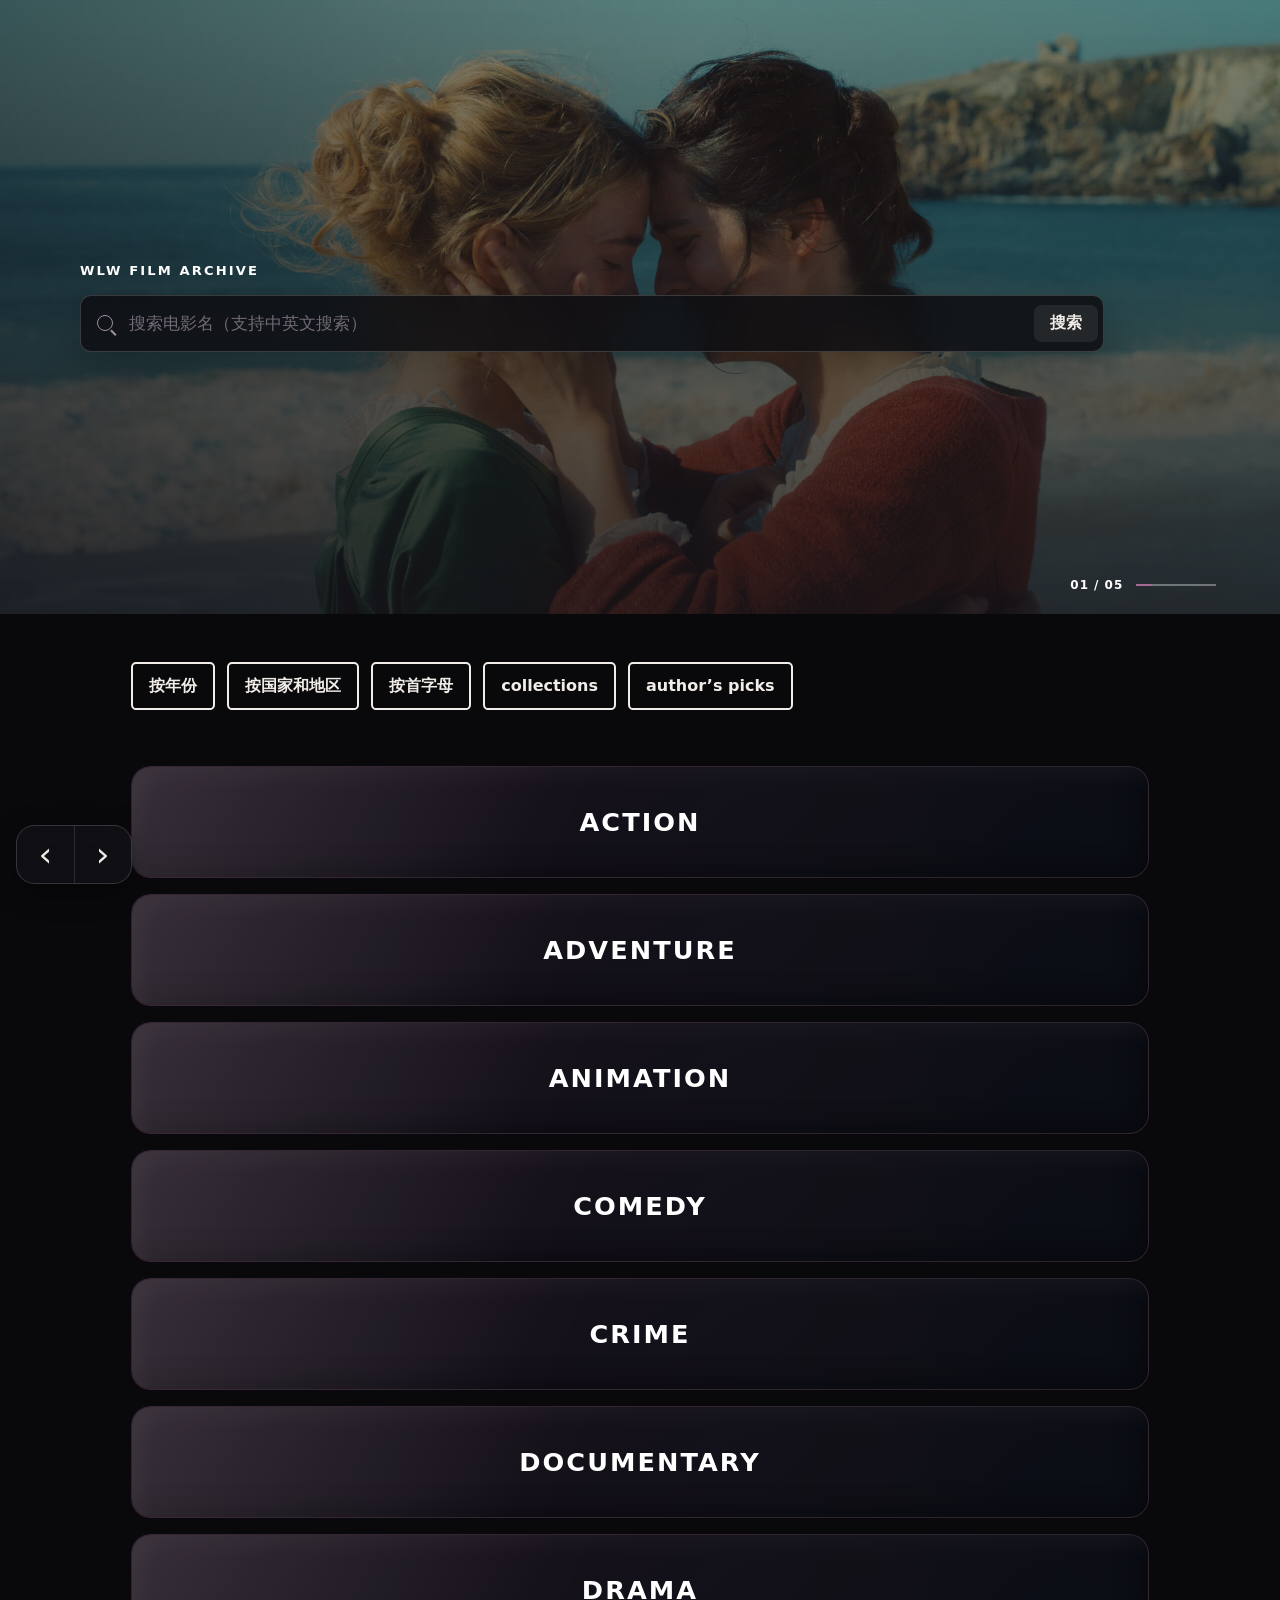
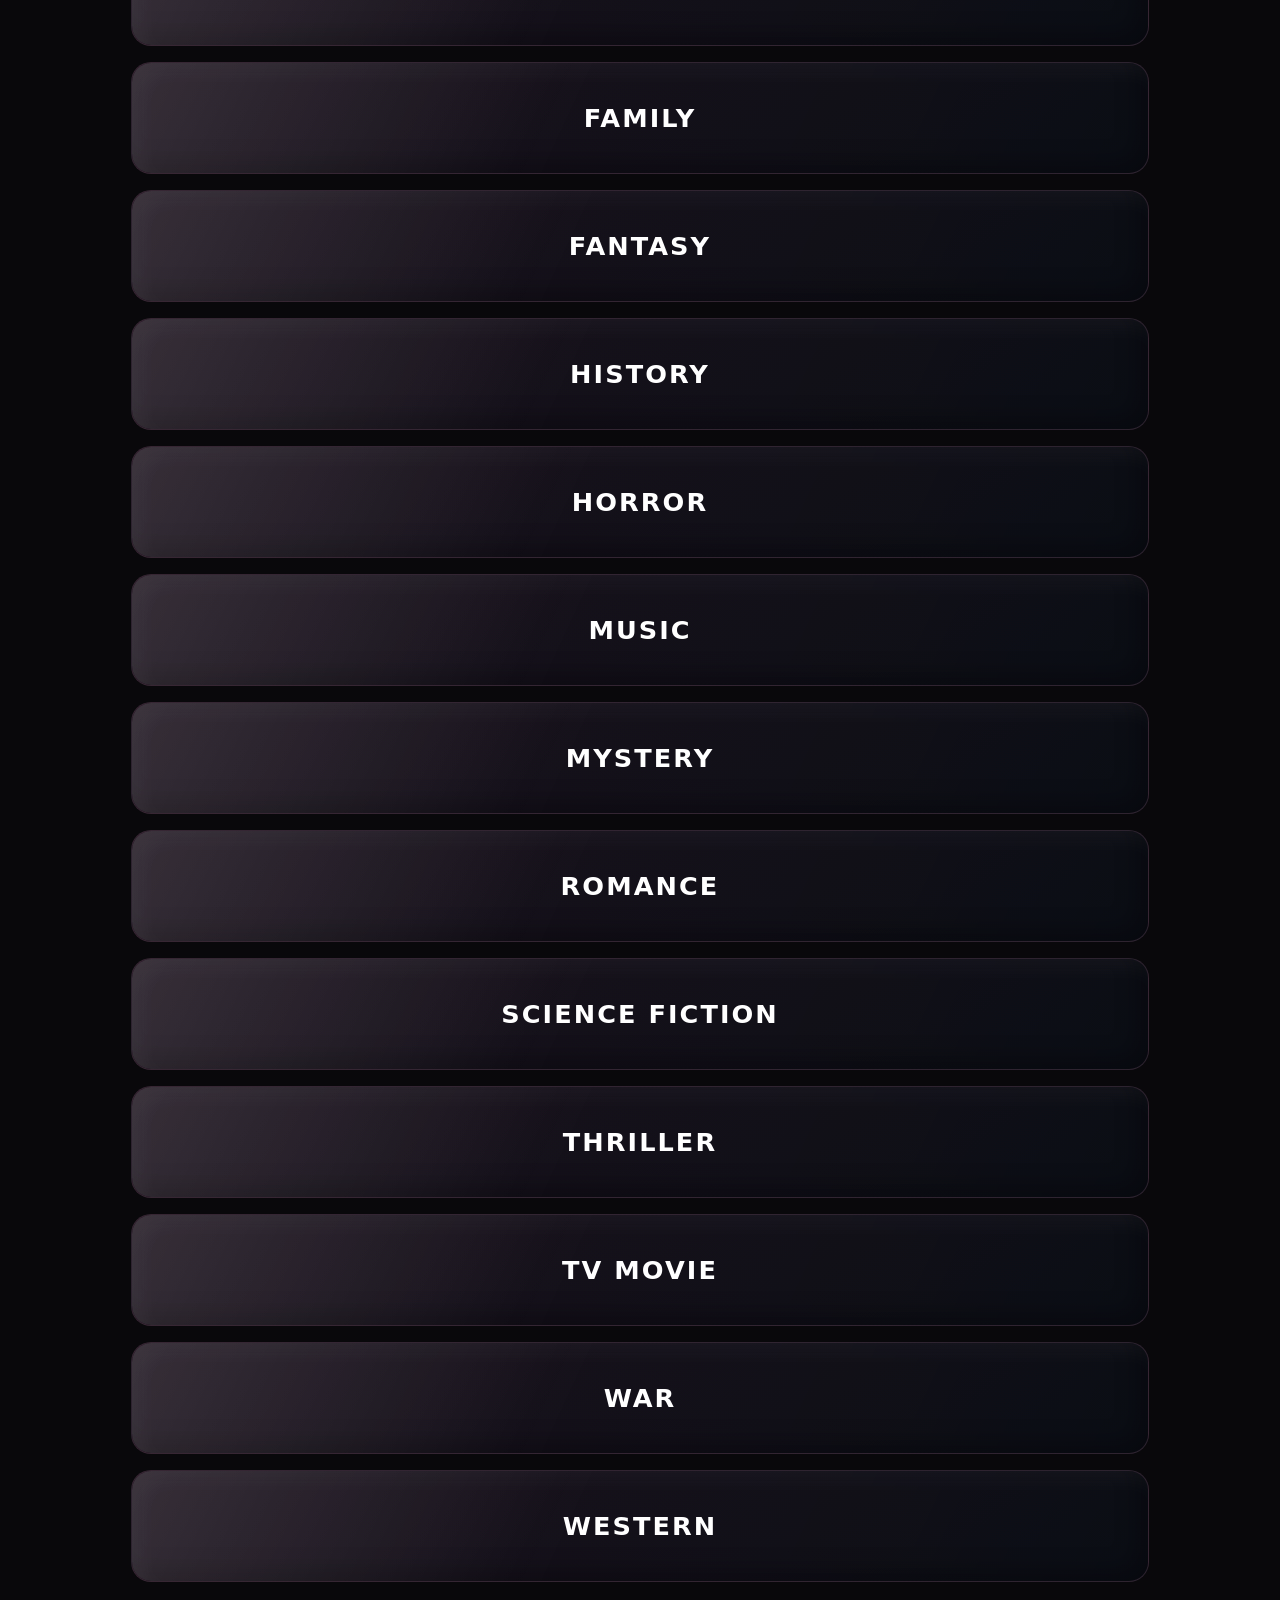
==== commit 0c03a45f: "Add files via upload" ====
--- a/index.html
+++ b/index.html
@@ -82,6 +82,8 @@
     <script src="./catalog-data.js"></script>
     <script src="./movie-metadata.js"></script>
     <script src="./movie-data-utils.js"></script>
+    <script src="./cast-search-index.js"></script>
+    <script src="./archive-search.js"></script>
     <script src="./genre-data.js"></script>
     <script src="./app.js"></script>
     <script src="./genres.js"></script>
--- a/styles.css
+++ b/styles.css
@@ -7,7 +7,7 @@
   --accent-dark: #875572;
   --utility-blue: #1f4157;
   --card: #111015;
-  --content-max: 82rem;
+  --content-max: 70rem;
   color-scheme: dark;
   font-family: Inter, ui-sans-serif, system-ui, -apple-system, BlinkMacSystemFont, "Segoe UI", sans-serif;
 }
@@ -76,7 +76,10 @@
     linear-gradient(90deg, rgba(19, 17, 24, 0.35), transparent 55%);
 }
 
-.hero-content { width:min(100%,72rem); margin:0 auto; }
+.hero-content {
+  width: min(100%, var(--content-max, 68rem));
+  margin: 0 auto;
+}
 
 .eyebrow {
   margin: 0 0 1.1rem;
@@ -241,7 +244,7 @@
   flex: 0 0 auto;
   width: fit-content;
   padding: 0.72rem 1rem;
-  border: 1px solid var(--ink);
+  border: 2px solid var(--ink);
   border-radius: 0.32rem;
   text-decoration: none;
   font-weight: 720;
@@ -494,6 +497,7 @@
   .search {
     grid-template-columns:auto minmax(0,1fr) auto;
     min-height:3.35rem;
+    width:100%;
   }
 
   .search input {
@@ -516,12 +520,16 @@
   }
 }
 
-@media (min-width: 64rem) {
-  .hero-content {
-    width:min(100%,72rem);
-  }
-
-  .search {
-    width:min(100%,64rem);
-  }
-}
+/* Desktop + landscape tablet:
+   keep the hero full-width, but make it taller so the subjects
+   in the background images remain much more visible.
+   Mobile is intentionally unchanged.
+*/
+@media (min-width: 48rem) and (orientation: landscape) {
+  .hero {
+    width: 100%;
+    margin-left: 0;
+    margin-right: 0;
+    min-height: clamp(30rem, 48vw, 48rem);
+  }
+}
--- a/countries.css
+++ b/countries.css
@@ -6,7 +6,7 @@
 .country-main { width:min(var(--content-max,82rem),100%); margin:0 auto; padding:clamp(2.5rem,7vw,6rem) clamp(1rem,4vw,4rem) 6rem; }
 .country-heading { display:flex; align-items:end; gap:1rem; margin-bottom:clamp(2.4rem,6vw,5rem); }
 .country-kicker { margin:0 0 .65rem; color:var(--accent-dark); font-size:.74rem; font-weight:850; letter-spacing:.16em; writing-mode:vertical-rl; transform:rotate(180deg); }
-.country-heading h1 { margin:0; font-family:Georgia,"Times New Roman",serif; font-size:clamp(3.4rem,10vw,7.2rem); font-weight:500; line-height:.85; }
+.country-heading h1 { margin:0; font-family:Georgia,"Times New Roman",serif; font-size:clamp(2.2rem,5vw,4rem); font-weight:500; line-height:.95; }
 .place-section h2 { margin:0 0 .7rem; padding-bottom:.55rem; border-bottom:1px solid var(--line); font-size:1rem; letter-spacing:.12em; }
 .country-field { display:flex; flex-wrap:wrap; align-items:center; justify-content:center; gap:.08rem; }
 
@@ -29,12 +29,38 @@
 
 .region-section { margin-top:clamp(3.5rem,7vw,6rem); }
 .region-field { display:grid; grid-template-columns:1fr; gap:1rem; }
-.region-crystal { min-height:7rem; padding:1.2rem; border:1px solid rgba(255,255,255,.22); border-radius:1.25rem; color:#fff; background:linear-gradient(115deg,#087dad 0%,#0d9f88 48%,#7acb2d 100%); box-shadow:inset .8rem .8rem 1.6rem rgba(255,255,255,.1),inset -.9rem -.9rem 1.6rem rgba(0,0,0,.2); touch-action:pan-y; }
-.region-crystal:nth-child(6n+2) { background:linear-gradient(115deg,#19188f 0%,#812ca7 42%,#d53f77 72%,#a96c20 100%); }
-.region-crystal:nth-child(6n+3) { background:linear-gradient(115deg,#0764c5 0%,#7437bb 47%,#d9369d 100%); }
-.region-crystal:nth-child(6n+4) { background:linear-gradient(115deg,#123c59 0%,#17547b 52%,#2a5875 100%); }
-.region-crystal:nth-child(6n+5) { background:linear-gradient(115deg,#ff8a16 0%,#e7356a 42%,#7926a9 100%); }
-.region-crystal:nth-child(6n) { background:linear-gradient(115deg,#28168d 0%,#8a2c9f 52%,#e36e27 100%); }
+.region-crystal {
+  min-height: 7rem;
+  padding: 1.2rem;
+  border: 1px solid rgba(167,104,145,.18);
+  border-radius: 1.25rem;
+  color: #fff;
+  background:
+    linear-gradient(
+      145deg,
+      rgba(167,104,145,.10),
+      rgba(31,65,87,.10)
+    ),
+    #100f13;
+  box-shadow:
+    inset .65rem .65rem 1.35rem rgba(255,255,255,.035),
+    inset -.75rem -.75rem 1.35rem rgba(0,0,0,.22);
+  touch-action: pan-y;
+}
+
+.region-crystal:nth-child(6n+2),
+.region-crystal:nth-child(6n+3),
+.region-crystal:nth-child(6n+4),
+.region-crystal:nth-child(6n+5),
+.region-crystal:nth-child(6n) {
+  background:
+    linear-gradient(
+      145deg,
+      rgba(167,104,145,.10),
+      rgba(31,65,87,.10)
+    ),
+    #100f13;
+}
 .region-crystal::before { background:linear-gradient(115deg,rgba(255,255,255,.12),transparent 42%,rgba(0,0,0,.1)); }
 .region-crystal .country-code { color:#fff; font-size:clamp(1.15rem,2.2vw,1.6rem); text-shadow:none; }
 
@@ -45,7 +71,7 @@
 @keyframes shard-fly { from{transform:translate(-50%,-50%) rotate(0) scale(1);opacity:.95} to{transform:translate(var(--shard-x),var(--shard-y)) rotate(var(--shard-rotation)) scale(.28);opacity:0} }
 
 @media(max-width:38rem){
-  .country-header{padding-block:1rem}.archive-mark{letter-spacing:.08em}.country-main{padding-top:3.5rem}.country-heading h1{font-size:3.25rem}.country-field{gap:.04rem}
+  .country-header{padding-block:1rem}.archive-mark{letter-spacing:.08em}.country-main{padding-top:3.5rem}.country-heading h1{font-size:2.2rem}.country-field{gap:.04rem}
   .country-orb.size-small{--orb-size:4.85rem}.country-orb.size-medium{--orb-size:5.8rem}.country-orb.size-large{--orb-size:7.1rem}
   .size-small .country-code{font-size:.98rem}.size-medium .country-code{font-size:1.13rem}.size-large .country-code{font-size:1.32rem}
   .region-field{grid-template-columns:1fr;gap:.8rem}.region-crystal{min-height:6.5rem;border-radius:1.1rem}.region-crystal .country-code{font-size:1.3rem}
@@ -92,7 +118,7 @@
     inset -.75rem -.75rem 1.35rem rgba(0,0,0,.22);
 
   /* 只改变文字位置，不改变文字本身 */
-  place-items: center start;
+  place-items: center;
 }
 
 .collection-field .region-crystal:nth-child(6n+2),
